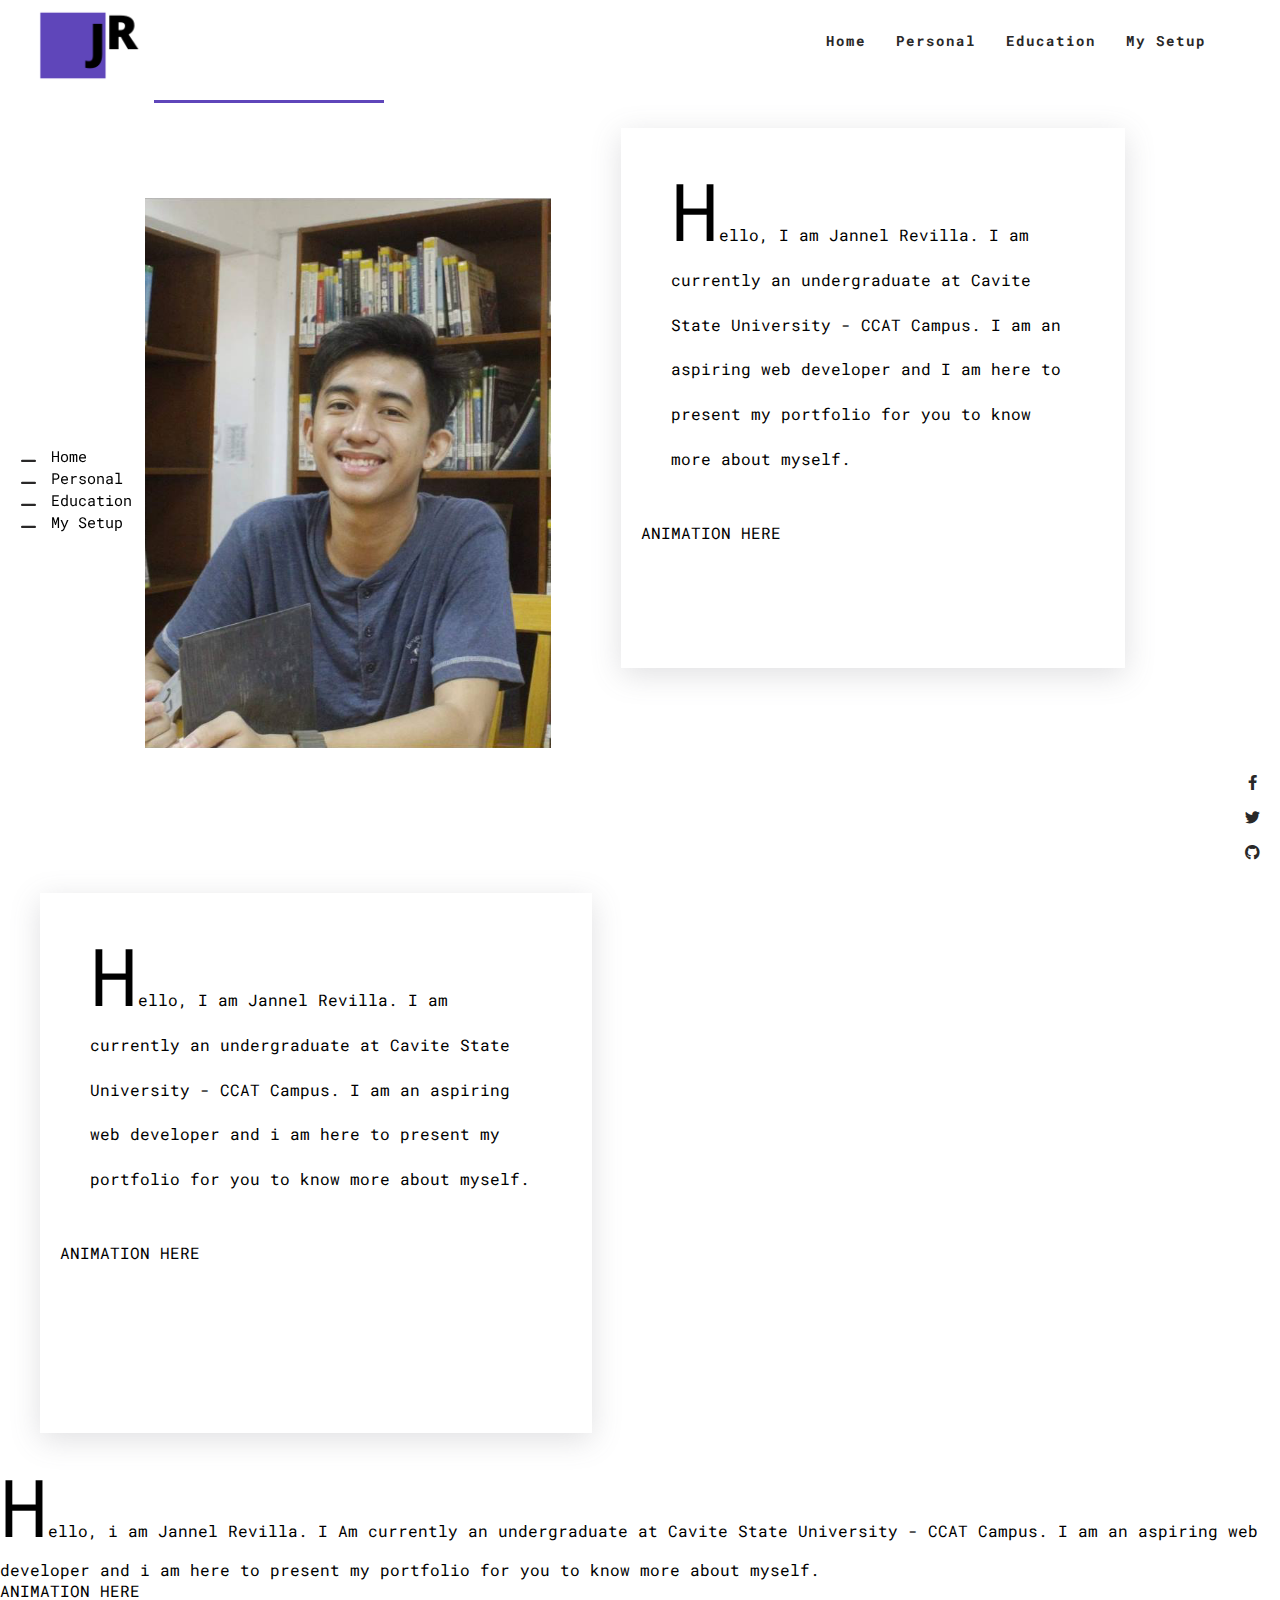
==== index.html @ 52cbb927 "Home Page Done" ====
<html lang="en">
   <head>
      <meta charset="UTF-8" />
      <meta http-equiv="X-UA-Compatible" content="IE=edge" />
      <meta name="viewport" content="width=device-width, initial-scale=1.0" />
      <link
         rel="stylesheet"
         href="/fontawesome-free-6.1.1-web/css/all.min.css"
      />

      <link rel="stylesheet" href="style.css" />
      <title>Personal Portfolio</title>
   </head>
   <body>
      <section class="header" id="header">
         <nav>
            <a href="/index.html" class="logo">
               <img src="/images/MyLogo.png" alt="logo" />
            </a>
            <div class="nav-links">
               <ul class="ul-navs">
                  <li><a href="">Home</a></li>
                  <li><a href="">Personal</a></li>
                  <li><a href="">Education</a></li>
                  <li><a href="">My Setup</a></li>
               </ul>
            </div>
         </nav>
      </section>
      <!-- Personal Details Section -->
      <div class="border"></div>
      <section class="home-page" id="home-page">
         <div class="my-pic">
            <img src="/images/Me.png" alt="mypic" />
         </div>
         <article class="home-intro">
            <p>
               <span style="font-size: 80px">H</span>ello, I am Jannel Revilla.
               I am currently an undergraduate at Cavite State University - CCAT
               Campus. I am an aspiring web developer and I am here to present
               my portfolio for you to know more about myself.
            </p>
            ANIMATION HERE
         </article>
      </section>
      <!-- Page Navigation -->
      <div class="page-nav-container">
         <a href="#home-page" class="page-nav nav1">
            <i class="fa-solid fa-minus"></i>
         </a>
         <div class="nav-details"><span>Home</span></div>
         <a href="#home-intros" class="page-nav nav2">
            <i class="fa-solid fa-minus"></i>
         </a>
         <div class="nav-details2"><span>Personal</span></div>
         <a href="" class="page-nav nav3">
            <i class="fa-solid fa-minus"></i>
         </a>
         <div class="nav-details3"><span>Education</span></div>
         <a href="" class="page-nav nav4">
            <i class="fa-solid fa-minus"></i>
         </a>
         <div class="nav-details4"><span>My Setup</span></div>
      </div>
      <!-- Social Media Links -->
      <div class="social-media">
         <a href="https://www.facebook.com/janekikuuun">
            <i class="fa-brands fa-facebook-f"></i>
         </a>
         <a href="https://twitter.com/jannerebels13">
            <i class="fa-brands fa-twitter"></i>
         </a>
         <a href="https://github.com/ProgrammerJaneki?tab=repositories">
            <i class="fa-brands fa-github"></i>
         </a>
      </div>
      <article class="home-intro">
         <p>
            <span style="font-size: 80px">H</span>ello, I am Jannel Revilla. I
            am currently an undergraduate at Cavite State University - CCAT
            Campus. I am an aspiring web developer and i am here to present my
            portfolio for you to know more about myself.
         </p>
         ANIMATION HERE
      </article>
      <article class="home-intros" id="home-intros">
         <p>
            <span style="font-size: 80px">H</span>ello, i am Jannel Revilla. I
            Am currently an undergraduate at Cavite State University - CCAT
            Campus. I am an aspiring web developer and i am here to present my
            portfolio for you to know more about myself.
         </p>
         ANIMATION HERE
      </article>
      <script src="/main.js"></script>
   </body>
</html>
---- style.css ----
@import url("https://fonts.googleapis.com/css2?family=Roboto+Mono&display=swap");

* {
   font-family: "Roboto Mono", monospace;
   margin: 0;
   padding: 0;
}
:root {
   --white-background: #ffffff;
   --secondary-black-forga: #16171d;
   --color-dark-blue: #101014ff;
   --color-mid-blue: #16171d;
   --color-light-blue: #1f2128;
   --text-font: #5e5d7a;
   --text-font-darker: rgb(41, 40, 40);
   --text-font-hover: #5f46ba;
   --text-font-size: 14px;
}
html {
   scroll-behavior: smooth;
}
body {
   background-color: var(--white-background);
   /* background: rgb(25, 22, 66);
   background: linear-gradient(90deg, rgba(25, 22, 66, 1) 1%, rgba(137, 109, 147, 1) 50%, rgba(25, 22, 66, 1) 93%); */
}
.header {
   background-color: white !important;
   /* margin: 0 60px; */
   width: 100%;
   position: fixed;
   top: 0;
   z-index: 10;
}
a {
   color: var(--text-font-darker);
}
a:link {
   text-decoration: none;
}
.logo > img {
   margin-top: 10px;
   height: 70px;
}
nav {
   /* background-color:#5e5d7a; */
   align-items: center;
   display: flex;
   justify-content: space-between;
   padding: 0% 5% 0 3%;
}
.nav-links {
   letter-spacing: 2px;
   font-size: var(--text-font-size);
   font-weight: bolder;
}
.ul-navs > li {
   /* border: solid #292929 3px; */
   display: inline-block;
   /* background-color: #5f46ba; */
   list-style: none;
   /* padding: 20px; */
   padding: 10px 10px;
   transition: 0.2s ;
}
.ul-navs a {
   /* padding: 10px 20px; */
   position: relative;
   /* color: #000; */
}
.ul-navs a::before {
   content: "";
   position: absolute;
   display: block;
   width: 100%;
   height: 2px;
   bottom: 0;
   left: 0;
   background-color: #5f46ba;
   transform: scaleX(0);
   transform-origin: top left;
   transition: transform 0.5s ease;
}
.ul-navs  a:hover {
   /* color: #000; */
   cursor: pointer;
   padding-bottom: 5px;
   /* border-bottom: solid var(--text-font-hover) 3px; */
}
.ul-navs a:hover::before {
   transform: scaleX(1);
}
/* Home Page */
.home-page {
   /* align-items: center; */
   display: flex;
   justify-content: center;
   /* background-color: beige; */
   margin: 0px 60px;
   height: 85vh;
   position: relative;
}
.border {
   margin: 100px 70% 0 12%;
   right: 0;
   height: 5px;
   border-top: solid #5f46ba 3px;
}
.my-pic {
   /* margin: 0 20px; */
   margin: 90px 30px;
   /* background-color: red; */
   height: 550px;
   width: 35%;
}
.my-pic > img {
   /* margin-top: 50px; */
   height: 100%;
   width: 100%;
   object-fit: cover;
}
.home-intro {
   /* background-color: bisque; */
   box-shadow: rgba(100, 100, 111, 0.2) 0px 7px 29px 0px;
   height: 500px;
   width: 40%;
   margin: 20px 40px;
   padding: 20px;
}
.home-intro > p {
   margin: 40px 30px;
   line-height: 2.8rem;
}
.page-nav-container {
   align-items: center;
   display: flex;
   flex-direction: column;
   position: fixed;
   padding: 0 20px;
   top: 50%;
}
.nav-details, .nav-details2, .nav-details3, .nav-details4 {
   /* display: none; */
   font-size: 20px;
   height: 30px;
   width: 120px;
   justify-content: center;
   position: absolute;
   text-align: justify;
}
.nav-details {
      right: -200%;
         top: -5%;
}
.nav-details2 {
      right: -200%;
      top: 20%;
}
.nav-details3 {
      right: -200%;
      top: 45%;
}
.nav-details4 {
      right: -200%;
      top: 70%;
}
.nav-details span, .nav-details2 span , 
.nav-details3 span, .nav-details4 span{
   font-size: 15px !important;
}
.page-nav-container a {
   color: var(--text-font-darker);
   font-size: 18px;
   padding: 2px 0;
   transition: 0.6s ease;
}
.page-nav-container a:hover {
   cursor: pointer;
   transform: translateX(10px);
   /* font-size: 28px; */
}
.social-media  {
   align-items: center;
   /* background-color: #5f46ba; */
   display: flex;
   flex-direction: column;
   position: absolute;
   padding: 0 20px;
   top: 85%;
   right: 0;
}
.social-media i {
   color: var(--text-font-darker);
   font-size: 15px;
   padding: 10px 0;
}
.social-media i:hover {
   cursor: pointer;
   color: var(--text-font-hover);
}
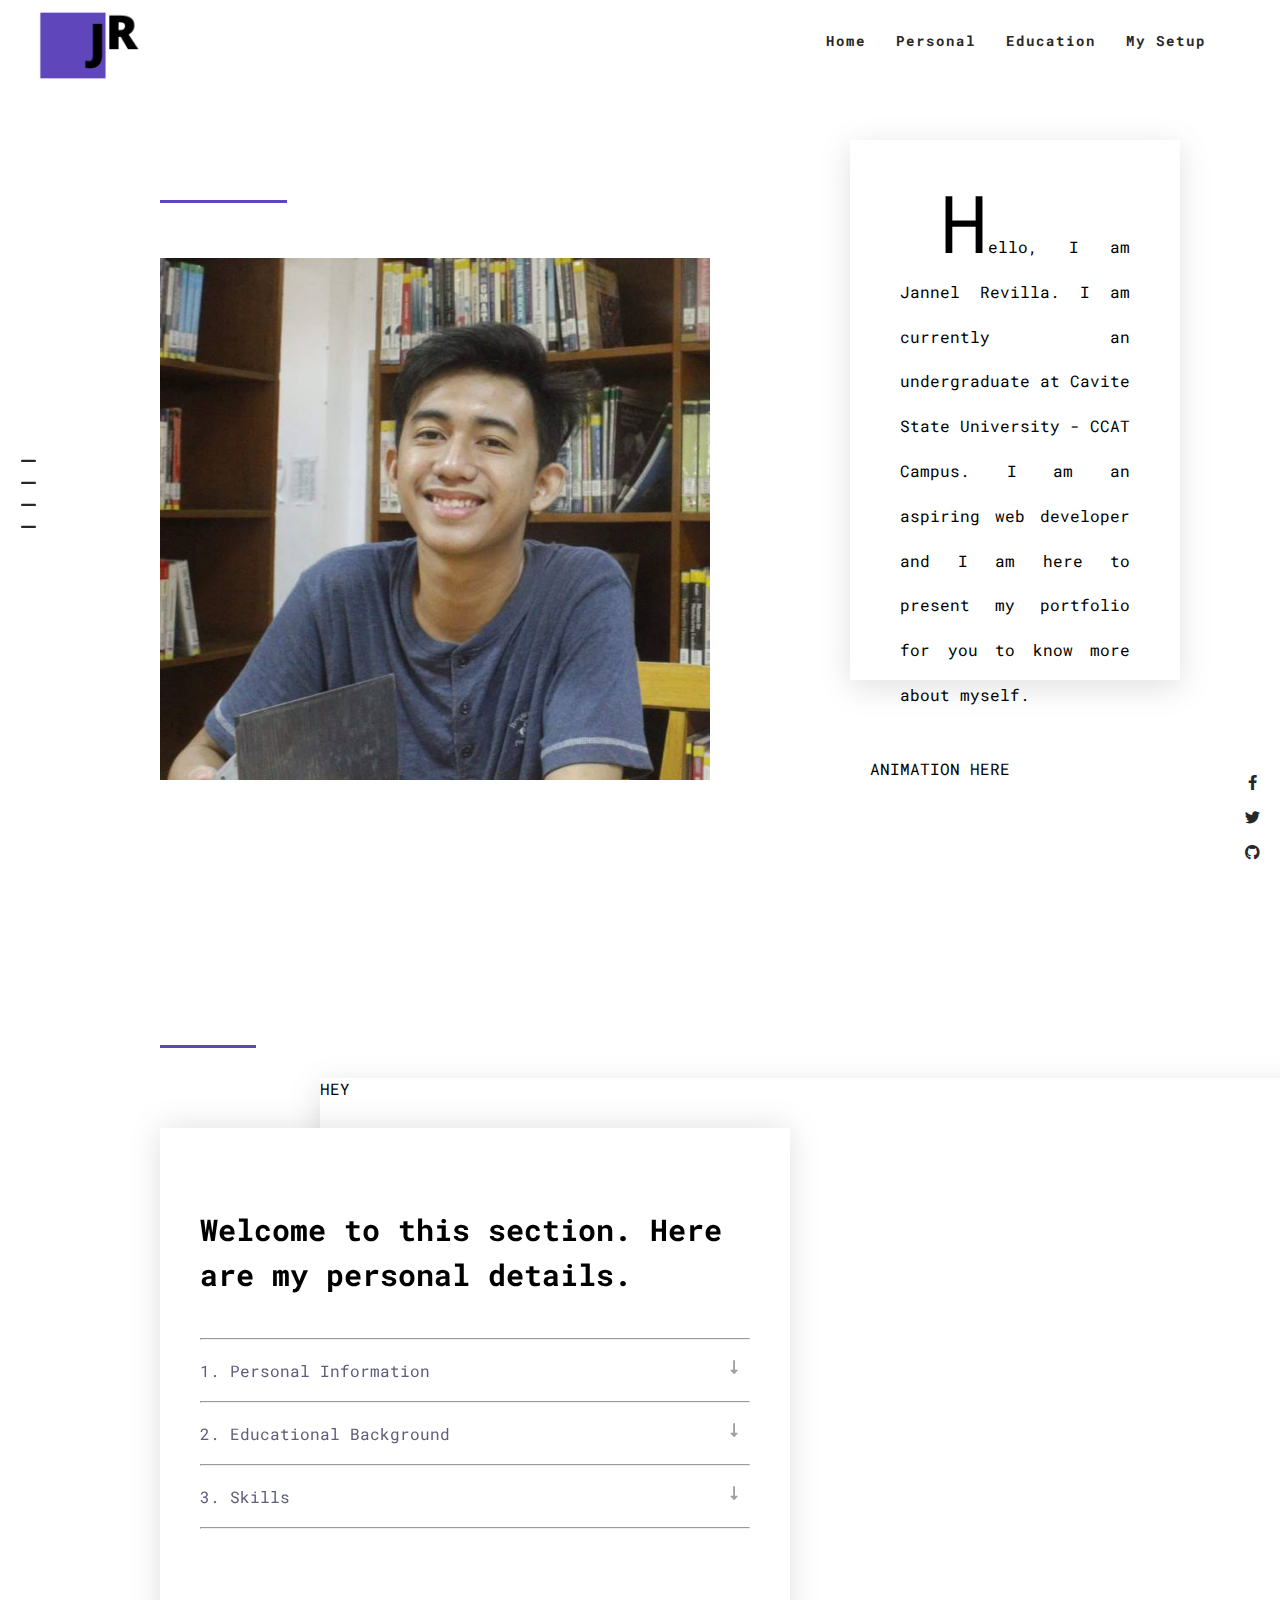
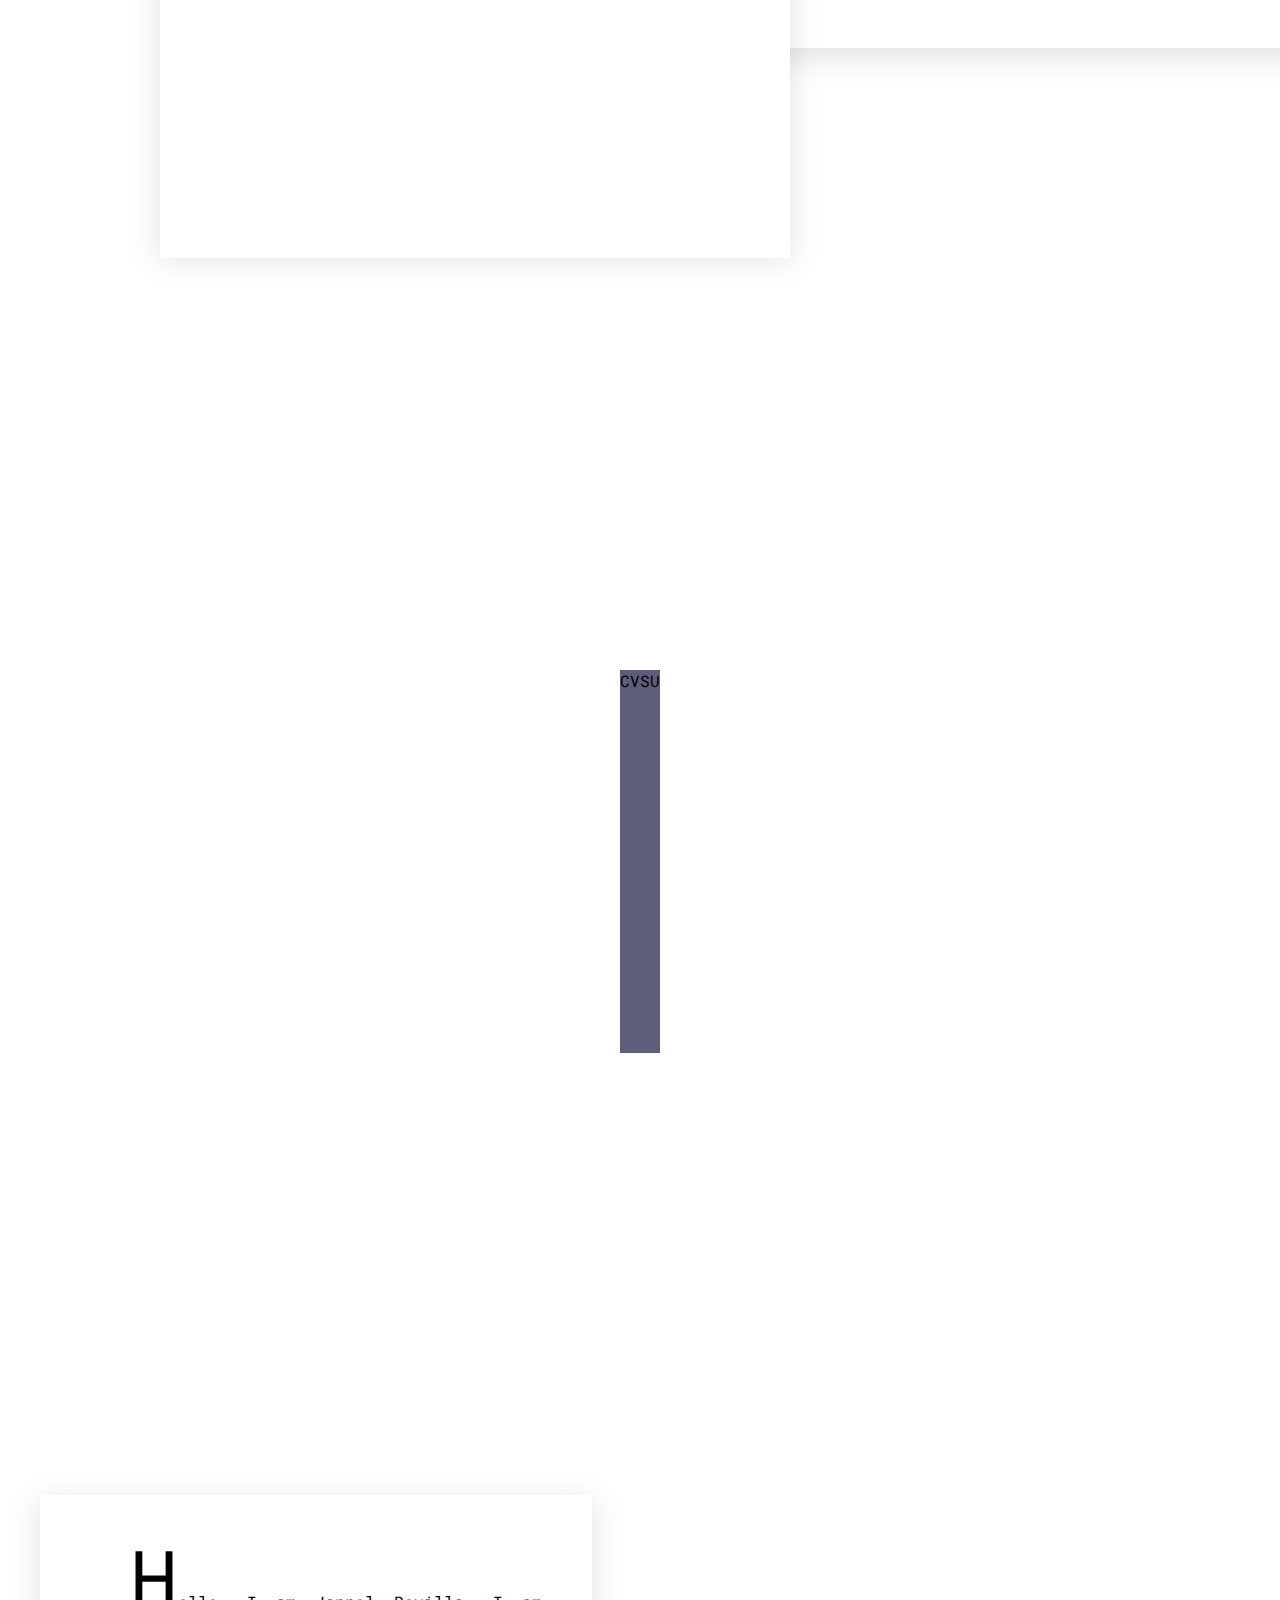
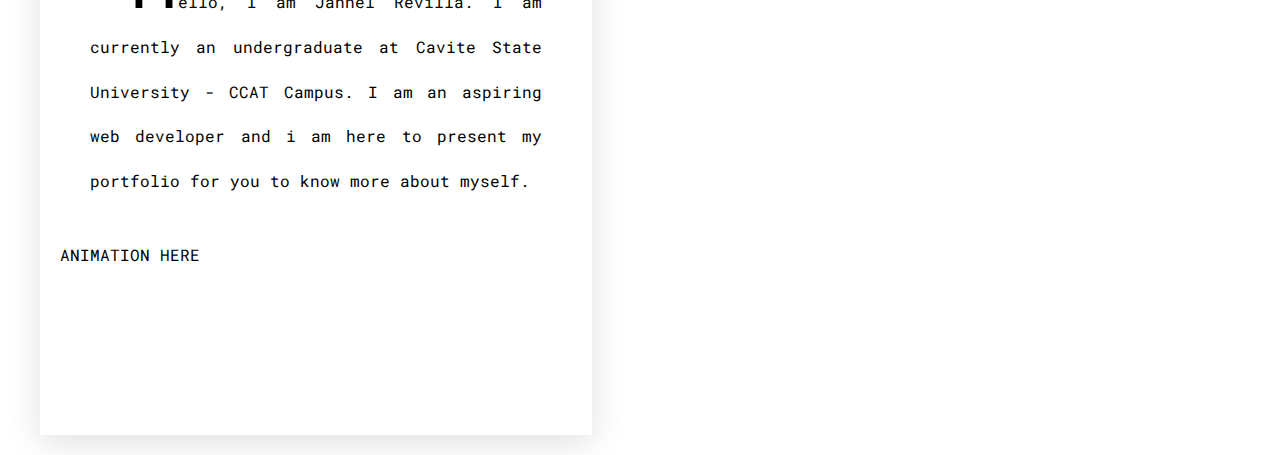
==== commit 3c5dbe90: "Personal Details Section Started" ====
--- a/index.html
+++ b/index.html
@@ -20,7 +20,7 @@
             <div class="nav-links">
                <ul class="ul-navs">
                   <li><a href="">Home</a></li>
-                  <li><a href="">Personal</a></li>
+                  <li><a href="#personal-section">Personal</a></li>
                   <li><a href="">Education</a></li>
                   <li><a href="">My Setup</a></li>
                </ul>
@@ -28,12 +28,11 @@
          </nav>
       </section>
       <!-- Personal Details Section -->
-      <div class="border"></div>
       <section class="home-page" id="home-page">
-         <div class="my-pic">
-            <img src="/images/Me.png" alt="mypic" />
+         <div class="my-pic half-border">
+            <img src="/images/MyPic.png" alt="mypic" />
          </div>
-         <article class="home-intro">
+         <article class="home-intro" id="home-intro">
             <p>
                <span style="font-size: 80px">H</span>ello, I am Jannel Revilla.
                I am currently an undergraduate at Cavite State University - CCAT
@@ -49,7 +48,7 @@
             <i class="fa-solid fa-minus"></i>
          </a>
          <div class="nav-details"><span>Home</span></div>
-         <a href="#home-intros" class="page-nav nav2">
+         <a href="#personal-section" class="page-nav nav2">
             <i class="fa-solid fa-minus"></i>
          </a>
          <div class="nav-details2"><span>Personal</span></div>
@@ -74,6 +73,65 @@
             <i class="fa-brands fa-github"></i>
          </a>
       </div>
+      <!-- <i class="fa-brands fa-python"></i> -->
+      <!-- <i class="fa-brands fa-html5"></i> -->
+      <!-- <img src="/images/python.png" alt="python" class="python-logo" />
+      <img src="/images/html.png" alt="html" class="html">
+      <i class="fa-brands fa-css3-alt"></i>
+      <img src="https://img.icons8.com/color/18/undefined/postgreesql.png" />
+      <i class="fa-brands fa-js"></i>
+      <i class="fa-brands fa-linux"></i>
+      <i class="fa-brands fa-angular"></i>
+      <i class="fa-brands fa-github"></i>
+      <i class="fa-brands fa-git-alt"></i>
+      <img class="cplus" src="/images/c++.png" alt="c++#" />
+      <img src="/images/c.png" alt="c#" class="csharp" />
+      <i class="fa-brands fa-java"></i> -->
+      <!-- Personal Details Section -->
+      <section class="personal-section" id="personal-section">
+         <div class="personal-container half-border">
+            <div class="personal personal-list">
+               <p>
+                  <span
+                     class="first-heading"
+                     style="font-size: 30px; font-weight: bold"
+                  >
+                     Welcome to this section. Here are my personal details.
+                  </span>
+               </p>
+               <!-- Let's create a list
+                  1. Personal Information
+                  2. Educational Background
+                  3. Skills
+               -->
+               <div class="list-picker">
+                  <hr />
+                  <div class="pick-lists">
+                     1. Personal Information
+                     <span><i class="fa-solid fa-down-long"></i></span>
+                  </div>
+                  <hr />
+                  <div class="pick-lists">
+                     2. Educational Background
+                     <span><i class="fa-solid fa-down-long"></i></span>
+                  </div>
+                  <hr />
+                  <div class="pick-lists">
+                     3. Skills
+                     <span><i class="fa-solid fa-down-long"></i></span>
+                  </div>
+                  <hr />
+               </div>
+            </div>
+            <article class="personal personal-list-details">
+               <div class="list-modal">HEY</div>
+            </article>
+         </div>
+      </section>
+      <!-- Education Section -->
+      <section class="education-section" id="education-section">
+         <div class="education-info" id="education-info">CVSU</div>
+      </section>
       <article class="home-intro">
          <p>
             <span style="font-size: 80px">H</span>ello, I am Jannel Revilla. I
@@ -83,7 +141,7 @@
          </p>
          ANIMATION HERE
       </article>
-      <article class="home-intros" id="home-intros">
+      <!-- <article class="home-intros" id="home-intros">
          <p>
             <span style="font-size: 80px">H</span>ello, i am Jannel Revilla. I
             Am currently an undergraduate at Cavite State University - CCAT
@@ -91,7 +149,7 @@
             portfolio for you to know more about myself.
          </p>
          ANIMATION HERE
-      </article>
+      </article> -->
       <script src="/main.js"></script>
    </body>
 </html>
--- a/style.css
+++ b/style.css
@@ -49,6 +49,19 @@
    justify-content: space-between;
    padding: 0% 5% 0 3%;
 }
+.half-border::before {
+   content: "";
+   /* position: absolute; */
+   display: block;
+   width: 10%;
+   height: 3px;
+   top: 0;
+   left: 0;
+   background-color: #5f46ba;
+   transform: scaleX(1);
+   transform-origin: top left;
+   transition: transform 0.5s ease;
+}
 .nav-links {
    letter-spacing: 2px;
    font-size: var(--text-font-size);
@@ -94,30 +107,32 @@
 .home-page {
    /* align-items: center; */
    display: flex;
-   justify-content: center;
+   /* justify-content: center; */
    /* background-color: beige; */
-   margin: 0px 60px;
+   margin: 120px 60px;
    height: 85vh;
    position: relative;
 }
-.border {
-   margin: 100px 70% 0 12%;
-   right: 0;
-   height: 5px;
-   border-top: solid #5f46ba 3px;
-}
 .my-pic {
    /* margin: 0 20px; */
-   margin: 90px 30px;
+   margin: 80px 100px;
    /* background-color: red; */
-   height: 550px;
-   width: 35%;
+   min-width: 550px;
+   height: 580px;
+   width: 550px;
+   position: relative;
+   /* width: 35%; */
+}
+.my-pic::before {
+   width: 23%;
 }
 .my-pic > img {
    /* margin-top: 50px; */
-   height: 100%;
+   bottom: 0;
+   height: 90%;
    width: 100%;
    object-fit: cover;
+   position: absolute;
 }
 .home-intro {
    /* background-color: bisque; */
@@ -130,6 +145,10 @@
 .home-intro > p {
    margin: 40px 30px;
    line-height: 2.8rem;
+   text-align: justify;
+}
+.home-intro span {
+   margin-left: 40px;
 }
 .page-nav-container {
    align-items: center;
@@ -147,22 +166,24 @@
    justify-content: center;
    position: absolute;
    text-align: justify;
+   transition: 0.6s ease;
+   opacity: 0;
 }
 .nav-details {
-      right: -200%;
-         top: -5%;
+   right: -220%;
+   top: -5%;
 }
 .nav-details2 {
-      right: -200%;
-      top: 20%;
+   right: -220%;
+   top: 20%;
 }
 .nav-details3 {
-      right: -200%;
-      top: 45%;
+   right: -220%;
+   top: 45%;
 }
 .nav-details4 {
-      right: -200%;
-      top: 70%;
+   right: -220%;
+   top: 70%;
 }
 .nav-details span, .nav-details2 span , 
 .nav-details3 span, .nav-details4 span{
@@ -174,6 +195,13 @@
    padding: 2px 0;
    transition: 0.6s ease;
 }
+.nav1:hover  ~ .nav-details,
+.nav2:hover  ~ .nav-details2,
+.nav3:hover  ~ .nav-details3,
+.nav4:hover  ~ .nav-details4
+{
+   opacity: 1;
+}
 .page-nav-container a:hover {
    cursor: pointer;
    transform: translateX(10px);
@@ -197,4 +225,97 @@
 .social-media i:hover {
    cursor: pointer;
    color: var(--text-font-hover);
+}
+/* Personal Details Section */
+.personal-section {
+   /* align-items: center; */
+   /* background-color: bisque ; */
+   display: flex;
+   /* max-height: 85vh; */
+   height: 125vh;
+   /* justify-content: center; */
+   /* margin: 100px 60px; */
+   margin: 0 60px;
+}
+.personal-container {
+   /* background-color: #5f46ba; */
+   height: 650px;
+   /* height: 85%; */
+   width: 90%;
+   max-width: 1300px;
+   margin: 40px 100px;
+   /* position: relative; */
+}
+.personal {
+   /* background-color: aqua; */
+   max-height: 570px;
+   /* min-width: 550px; */
+   max-width: 550px;
+   height: 570px;
+   width: 550px;
+   position: absolute;
+}
+.personal-list {
+   background-color: white;
+   box-shadow: rgba(100, 100, 111, 0.2) 0px 0px 29px 0px;
+   /* width: 550px; */
+   max-width: 550px;
+   margin: 80px 0px;
+   padding: 80px 40px;
+   z-index: 9;
+}
+.personal-list p {
+   line-height: 2.8rem;
+   /* text-align: justify; */
+}
+.list-picker {
+   /* background-color: #5f46ba; */
+   margin: 40px 0;
+}
+.pick-lists {
+   color: var(--text-font);
+   padding: 20px 0;
+   position: relative;
+}
+.pick-lists span {
+   font-size: 14px;
+   /* color: var(--text-font); */
+   color: #a1a1a1;
+   right: 2%;
+   position: absolute;
+   transition: 0.6s ease;
+}
+.pick-lists:hover, .pick-lists:hover span {
+   color: var(--color-light-blue);
+   cursor: pointer;
+}
+.pick-lists:hover span {
+   transform: rotate(-90deg);
+}
+.personal-list-details {
+   /* transform: scaleX(1); */
+   /* background-color: red; */
+   box-shadow: rgba(100, 100, 111, 0.2) 0px 7px 29px 0px;
+   width: 80%;
+   max-width: 1095px;
+   margin: 30px 160px;
+   /* margin: 0 185px; */
+}
+.education-section {
+   /* background-color: aliceblue; */
+   display: flex;
+   height: 85vh;
+   justify-content: center;
+   margin: 100px 60px;
+}
+.education-info {
+   background-color: #5e5d7a;
+   height: 50%;
+   margin: 40px;
+}
+.csharp, .cplus {
+   height: 15px;
+}
+.python-logo {
+   height: 20px;
 }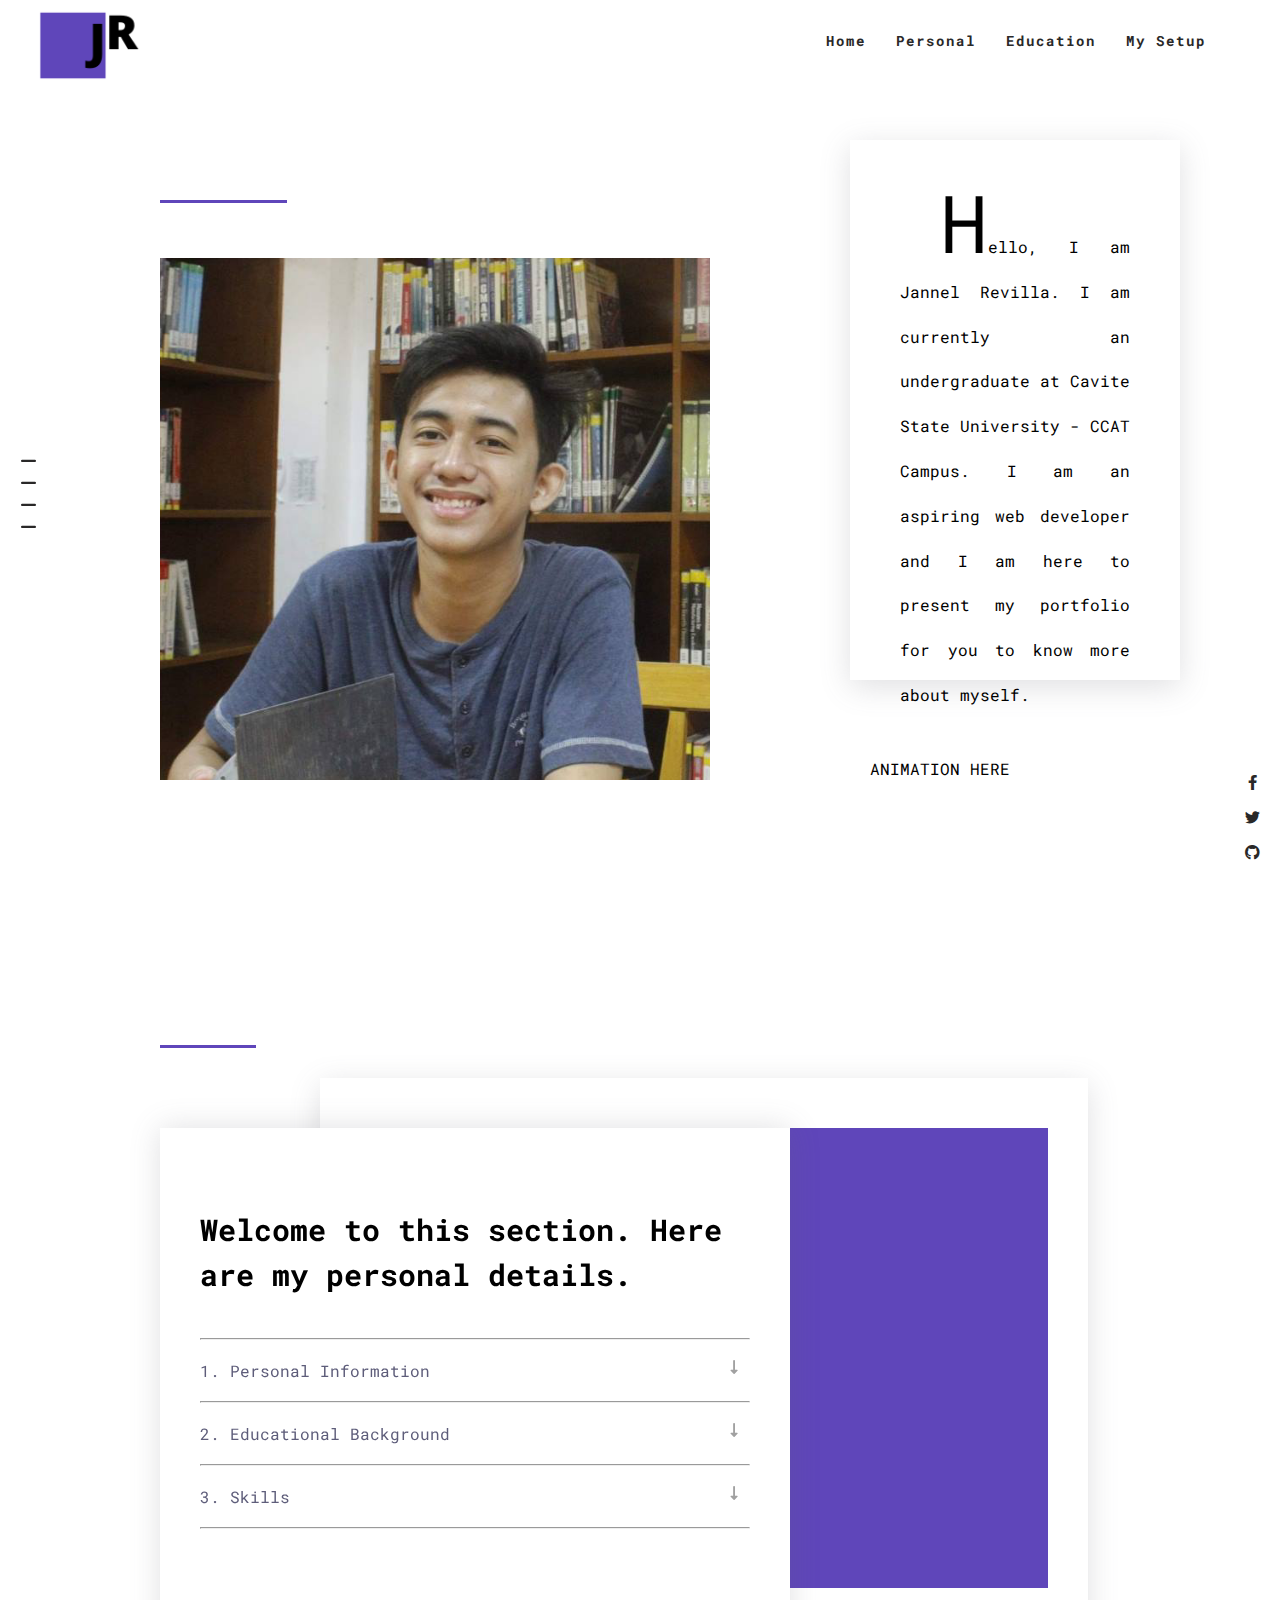
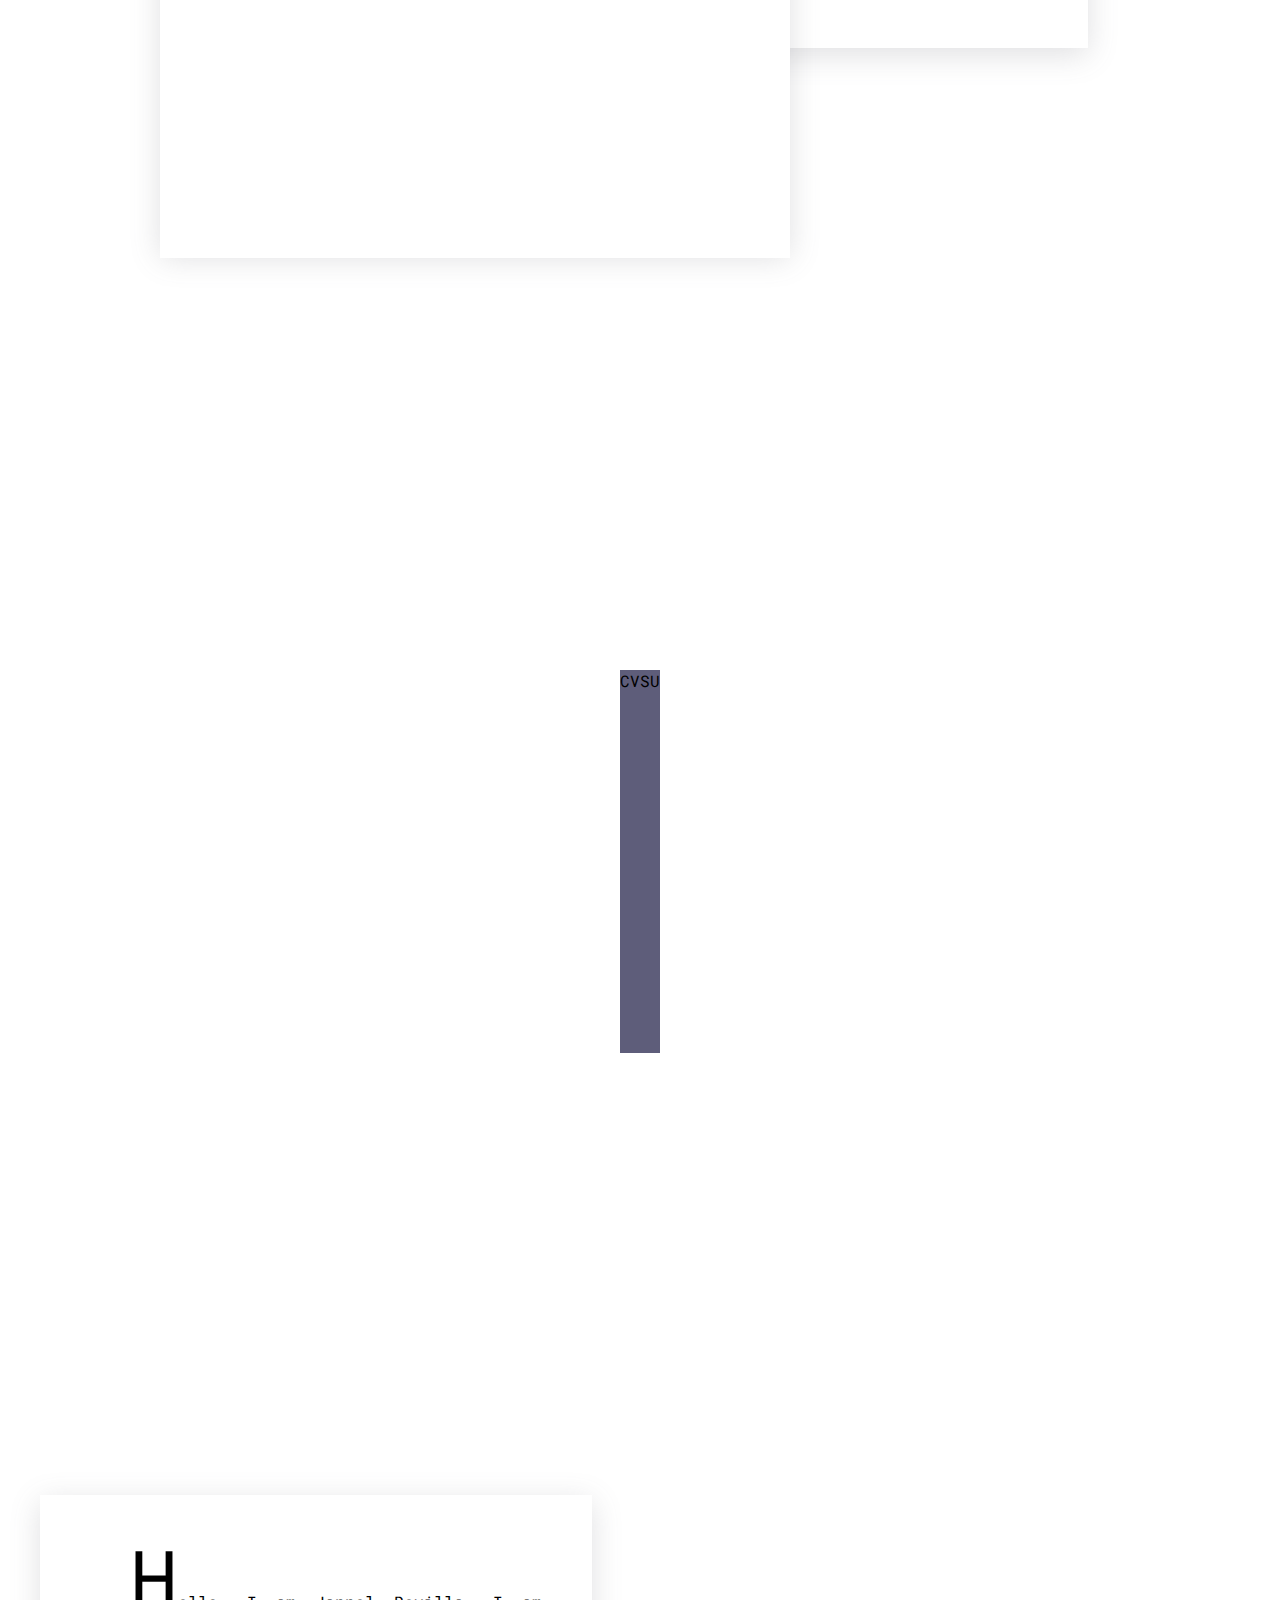
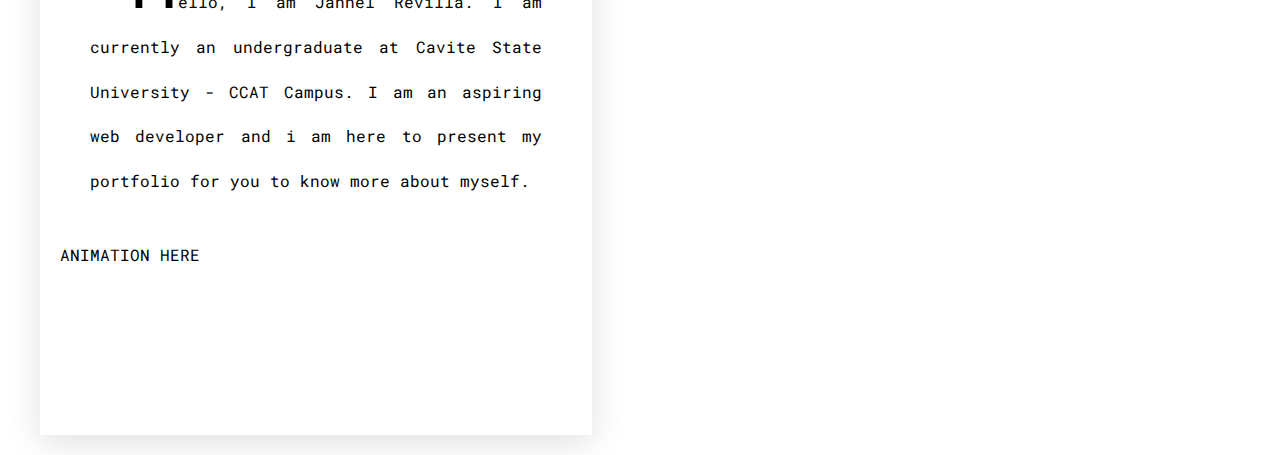
==== commit d548bbd5: "Personal Details Section Started 2" ====
--- a/index.html
+++ b/index.html
@@ -124,7 +124,20 @@
                </div>
             </div>
             <article class="personal personal-list-details">
-               <div class="list-modal">HEY</div>
+               <div class="list-modal">
+                  <div class="personal-info" id="personal-info">
+                     <p>
+                        Name: Jannel Tocang Revilla <br />
+                        Age: 21 years old <br />
+                        Birthday: July 10, 2000 <br />
+                        Address: 70 ME Gen. F. Yengco St. Poblacion IV-B Imus
+                        City, Cavite <br />
+                        Mobile: 09260722719 <br />
+                        Email: revillazjannelz@gmail.com <br />
+                        Hobbies: Programming, Singing
+                     </p>
+                  </div>
+               </div>
             </article>
          </div>
       </section>
--- a/style.css
+++ b/style.css
@@ -299,7 +299,20 @@
    width: 80%;
    max-width: 1095px;
    margin: 30px 160px;
+   position: relative;
    /* margin: 0 185px; */
+}
+.list-modal {
+   background-color: var(--text-font-hover);
+   height: 380px;
+   margin: 50px 40px;
+   padding: 40px;
+   position: absolute;
+   right: 0;
+   width: 40%;
+}
+.personal-info {
+   display: none;
 }
 .education-section {
    /* background-color: aliceblue; */
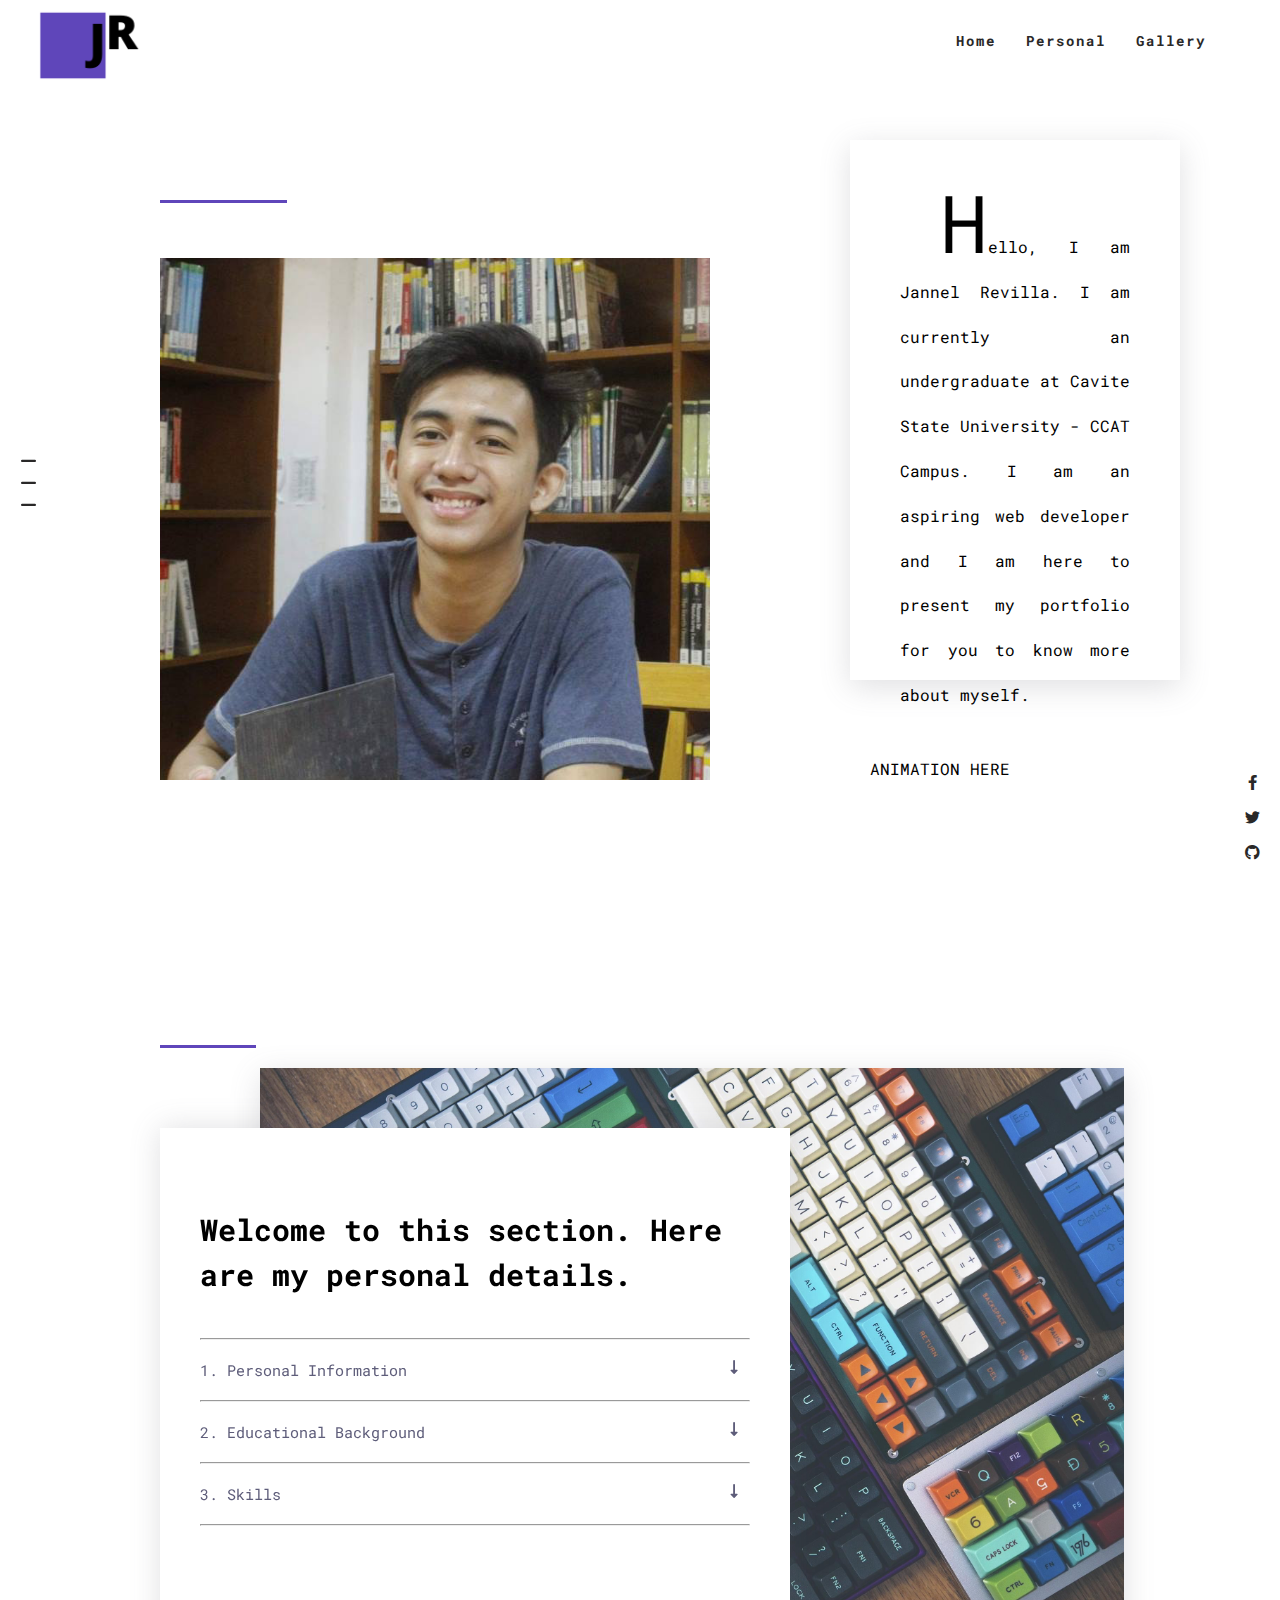
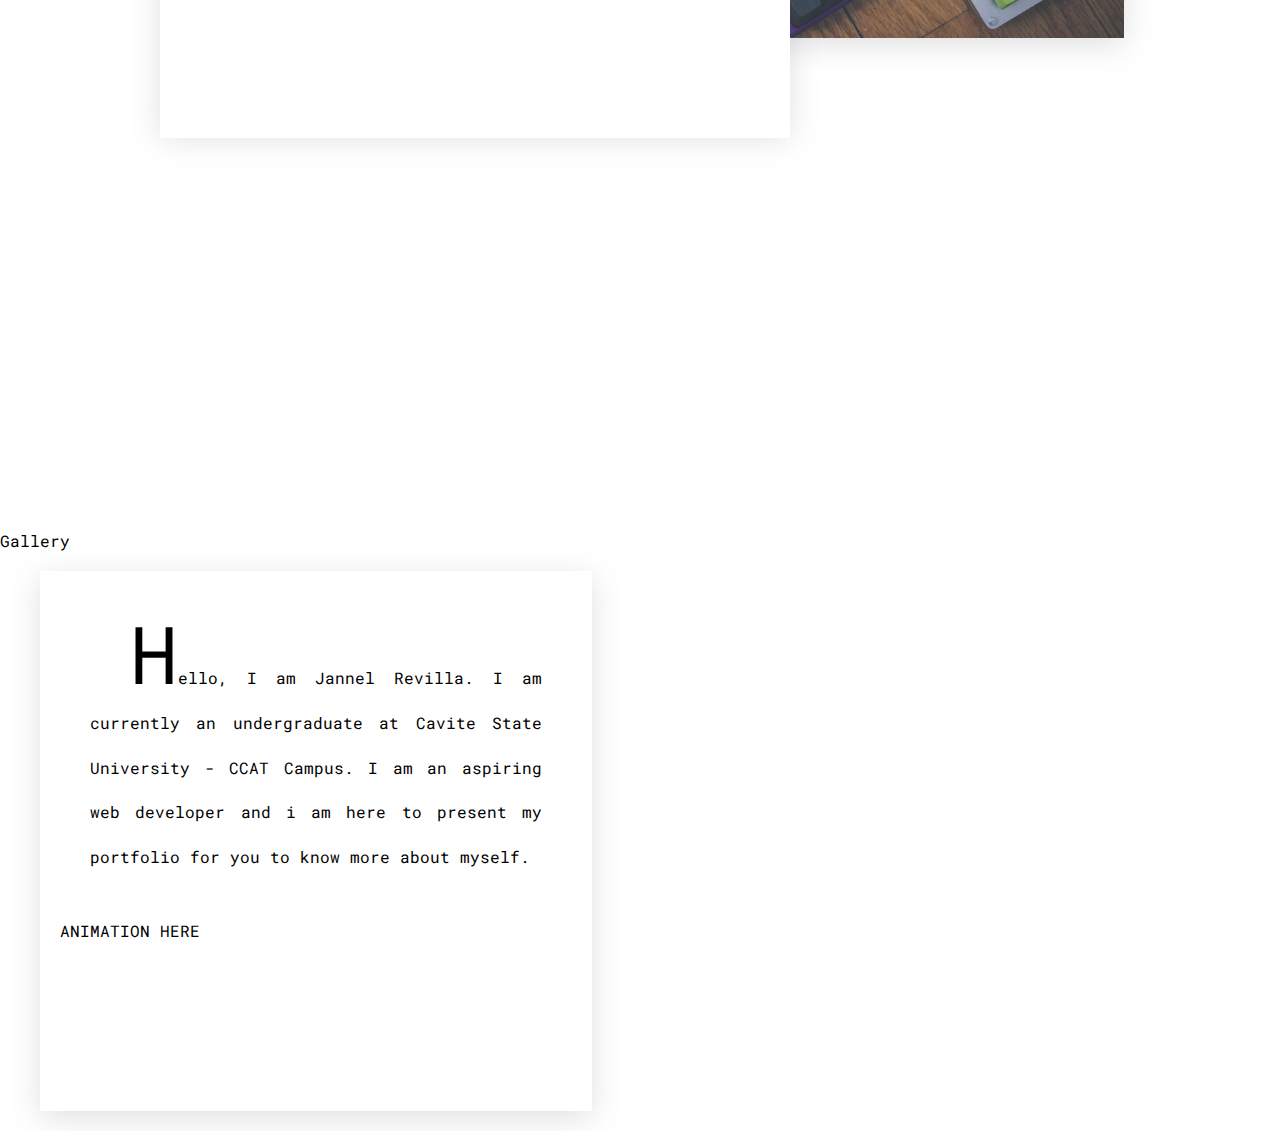
==== commit 476111d1: "done with personal section" ====
--- a/index.html
+++ b/index.html
@@ -19,15 +19,15 @@
             </a>
             <div class="nav-links">
                <ul class="ul-navs">
-                  <li><a href="">Home</a></li>
+                  <li><a href="#home-page">Home</a></li>
                   <li><a href="#personal-section">Personal</a></li>
-                  <li><a href="">Education</a></li>
-                  <li><a href="">My Setup</a></li>
+                  <!-- <li><a href="">Education</a></li> -->
+                  <li><a href="">Gallery</a></li>
                </ul>
             </div>
          </nav>
       </section>
-      <!-- Personal Details Section -->
+      <!-- Home Page Section -->
       <section class="home-page" id="home-page">
          <div class="my-pic half-border">
             <img src="/images/MyPic.png" alt="mypic" />
@@ -52,14 +52,14 @@
             <i class="fa-solid fa-minus"></i>
          </a>
          <div class="nav-details2"><span>Personal</span></div>
-         <a href="" class="page-nav nav3">
+         <!-- <a href="" class="page-nav nav3">
             <i class="fa-solid fa-minus"></i>
          </a>
-         <div class="nav-details3"><span>Education</span></div>
+         <div class="nav-details3"><span>Education</span></div> -->
          <a href="" class="page-nav nav4">
             <i class="fa-solid fa-minus"></i>
          </a>
-         <div class="nav-details4"><span>My Setup</span></div>
+         <div class="nav-details4"><span>Gallery</span></div>
       </div>
       <!-- Social Media Links -->
       <div class="social-media">
@@ -87,6 +87,7 @@
       <img class="cplus" src="/images/c++.png" alt="c++#" />
       <img src="/images/c.png" alt="c#" class="csharp" />
       <i class="fa-brands fa-java"></i> -->
+
       <!-- Personal Details Section -->
       <section class="personal-section" id="personal-section">
          <div class="personal-container half-border">
@@ -108,17 +109,58 @@
                   <hr />
                   <div class="pick-lists">
                      1. Personal Information
-                     <span><i class="fa-solid fa-down-long"></i></span>
+                     <span class="span-down"
+                        ><i class="fa-solid fa-down-long down"></i
+                     ></span>
+                  </div>
+                  <div class="hide-pick-list1 hide-pick-list">
+                     <span>
+                        I am Jannel Revilla, 21 years old, and am currently
+                        looking for Internship. </span
+                     ><br />
+                     <button class="show-hidden-info" id="show-hidden-info">
+                        SHOW MORE
+                        <span
+                           ><i class="fa-solid fa-right-long show-right"></i
+                        ></span>
+                     </button>
                   </div>
                   <hr />
                   <div class="pick-lists">
                      2. Educational Background
-                     <span><i class="fa-solid fa-down-long"></i></span>
+                     <span><i class="fa-solid fa-down-long down2"></i></span>
+                  </div>
+                  <div class="hide-pick-list2 hide-pick-list">
+                     <span>
+                        Currently studying Computer Engineering at Cavite State
+                        University - CCAT Campus. </span
+                     ><br />
+                     <button class="show-hidden-info" id="show-hidden-info">
+                        SHOW MORE
+                        <span
+                           ><i class="fa-solid fa-right-long show-right2"></i
+                        ></span>
+                     </button>
                   </div>
                   <hr />
                   <div class="pick-lists">
                      3. Skills
-                     <span><i class="fa-solid fa-down-long"></i></span>
+                     <span><i class="fa-solid fa-down-long down3"></i></span>
+                  </div>
+                  <div class="hide-pick-list3 hide-pick-list">
+                     <span>
+                        I am currently more focused on HTML, CSS, Javascript,
+                        and its related frameworks such as Angular, but i have
+                        done projects with Python, C++, and C# during college.
+                        Just last year, I created a terminal-based manual
+                        reviewer project using Python and SQlite3. </span
+                     ><br />
+                     <button class="show-hidden-info" id="show-hidden-info">
+                        SHOW MORE
+                        <span
+                           ><i class="fa-solid fa-right-long show-right3"></i
+                        ></span>
+                     </button>
                   </div>
                   <hr />
                </div>
@@ -137,13 +179,364 @@
                         Hobbies: Programming, Singing
                      </p>
                   </div>
+                  <div class="personal-info2" id="personal-info2">
+                     <!-- College -->
+                     <div class="college-section">
+                        <hr />
+                        <ul class="college">
+                           <li>
+                              <!-- <hr /> -->
+                              <span
+                                 style="font-weight: bolder; position: relative"
+                                 >COLLEGE</span
+                              >
+                              <span class="college-year">2018-2022</span>
+                           </li>
+                           <li class="college-name">
+                              Cavite State University - CCAT Campus | 2018-2022
+                           </li>
+                           <li class="college-prog">
+                              <i class="fa-solid fa-minus"></i>
+                              Bachelor of Science in Computer Engineering
+                           </li>
+                        </ul>
+                     </div>
+                     <!-- Senior High -->
+                     <div class="senior-high-section">
+                        <hr />
+                        <ul class="senior-high">
+                           <li>
+                              <span
+                                 style="font-weight: bolder; position: relative"
+                                 >SENIOR HIGH SCHOOL</span
+                              >
+                              <span class="shs-year">2016-2018</span>
+                           </li>
+                           <li class="shs-name">
+                              University of Perpetual Help System DALTA - Molino
+                              Campus | 2016-2018
+                           </li>
+                           <li class="shs-prog">
+                              <i class="fa-solid fa-minus"></i>
+                              Science, Technology, Engineering, and Mathematics
+                           </li>
+                        </ul>
+                     </div>
+                     <!-- High School -->
+                     <div class="highschool-section">
+                        <hr />
+                        <ul class="highschool">
+                           <li>
+                              <span
+                                 style="font-weight: bolder; position: relative"
+                                 >HIGH SCHOOL</span
+                              >
+                              <span class="hs-year">2012-2016</span>
+                           </li>
+                           <li class="highschool-name">
+                              Our Lady of the Pillar Catholic School | 2012-2016
+                           </li>
+                           <!-- <li class="highschool-prog">
+                              <i class="fa-solid fa-minus"></i>
+                           </li> -->
+                        </ul>
+                        <hr />
+                     </div>
+                  </div>
+                  <div class="personal-info3" id="persona-info3">
+                     <div class="skills-slider">
+                        <!-- Container -->
+                        <div class="skills-slide">
+                           <!-- Items -->
+                           <span class="skills-item" style="font-weight: bolder"
+                              >JAVASCRIPT</span
+                           >
+                           <img
+                              src="/images/java.png"
+                              alt=""
+                              class="js-img skills-item"
+                              width="90"
+                              height="90"
+                           />
+                           <p
+                              class="js-details skills-item"
+                              style="color: #5e5d7a; letter-spacing: 2px"
+                           >
+                              I have finished JavaScript Essentials 1 course
+                              provided by Cisco Networking Academy. I was also
+                              able to implement my knowledge of JavaScript
+                              during our Thesis on the front-end part.
+                           </p>
+                        </div>
+                        <div class="skills-slide">
+                           <span class="skills-item" style="font-weight: bolder"
+                              >HTML</span
+                           >
+                           <img
+                              src="/images/html.png"
+                              alt=""
+                              class="js-img skills-item"
+                              width="90"
+                              height="90"
+                           />
+                           <p
+                              class="js-details skills-item"
+                              style="
+                                 text-indent: 2rem;
+                                 text-align: justify;
+                                 font-size: 16px;
+                                 color: #5e5d7a;
+                              "
+                           >
+                              I have certificcate for HTML course provided by
+                              Sololearn. I am confident with my knowledge in
+                              HTML based on my previous projects such as our
+                              Thesis Project and this portfolio
+                           </p>
+                        </div>
+                        <div class="skills-slide">
+                           <span class="skills-item" style="font-weight: bolder"
+                              >CSS</span
+                           >
+                           <img
+                              src="/images/css.png"
+                              alt=""
+                              class="js-img skills-item"
+                              width="90"
+                              height="90"
+                           />
+                           <p
+                              class="js-details skills-item"
+                              style="
+                                 text-indent: 2rem;
+                                 text-align: justify;
+                                 font-size: 16px;
+                                 color: #5e5d7a;
+                              "
+                           >
+                              I am knowledgeable of the Intermediate CSS and was
+                              able to implement it in previous projects.
+                           </p>
+                        </div>
+                        <div class="skills-slide">
+                           <span class="skills-item" style="font-weight: bolder"
+                              >ANGULAR</span
+                           >
+                           <img
+                              src="/images/angular.png"
+                              alt=""
+                              class="js-img skills-item"
+                              width="90"
+                              height="90"
+                           />
+                           <p
+                              class="js-details skills-item"
+                              style="
+                                 text-indent: 2rem;
+                                 text-align: justify;
+                                 font-size: 16px;
+                                 color: #5e5d7a;
+                              "
+                           >
+                              Angular is the first framework i've used during
+                              our Thesis Project. I understand the basic
+                              structures of the components and how to
+                              communicate to the back-end.
+                           </p>
+                        </div>
+                        <div class="skills-slide">
+                           <span class="skills-item" style="font-weight: bolder"
+                              >SPRINGBOOT</span
+                           >
+                           <img
+                              src="/images/spring.png"
+                              alt=""
+                              class="js-img skills-item"
+                              width="90"
+                              height="90"
+                           />
+                           <p
+                              class="js-details skills-item"
+                              style="
+                                 text-indent: 2rem;
+                                 text-align: justify;
+                                 font-size: 16px;
+                                 color: #5e5d7a;
+                              "
+                           >
+                              I have experience with Spring Boot during our
+                              Thesis Project. We used Spring Boot for
+                              Registration of Account, Login, Posting, and File
+                              upload.
+                           </p>
+                        </div>
+                        <div class="skills-slide">
+                           <span class="skills-item" style="font-weight: bolder"
+                              >POSTGRESQL</span
+                           >
+                           <img
+                              src="/images/postgresql.png"
+                              alt=""
+                              class="js-img skills-item"
+                              width="90"
+                              height="90"
+                           />
+                           <p
+                              class="js-details skills-item"
+                              style="
+                                 text-indent: 2rem;
+                                 text-align: justify;
+                                 font-size: 16px;
+                                 color: #5e5d7a;
+                              "
+                           >
+                              I have used PostgreSQL as our database for our
+                              website. I am familiar with the commands in the
+                              terminal to navigate and perform certain tasks
+                              such as inserting, creating, displaying, updating,
+                              altering, and deleting of data.
+                           </p>
+                        </div>
+                        <div class="skills-slide">
+                           <span class="skills-item" style="font-weight: bolder"
+                              >PYTHON</span
+                           >
+                           <img
+                              src="/images/python.png"
+                              alt=""
+                              class="js-img skills-item"
+                              width="90"
+                              height="90"
+                           />
+                           <p
+                              class="js-details skills-item"
+                              style="
+                                 text-indent: 2rem;
+                                 text-align: justify;
+                                 font-size: 16px;
+                                 color: #5e5d7a;
+                              "
+                           >
+                              I have a certificate for Intermediate Python and
+                              Python Data Structures from SoloLearn. The last
+                              project i did with Python was a terminal-based
+                              manual reviewer with a database.
+                           </p>
+                        </div>
+                        <div class="skills-slide">
+                           <span class="skills-item" style="font-weight: bolder"
+                              >SQLITE3</span
+                           >
+                           <img
+                              src="/images/sqlite.png"
+                              alt=""
+                              class="js-img skills-item"
+                              width="90"
+                              height="90"
+                           />
+                           <p
+                              class="js-details skills-item"
+                              style="
+                                 text-indent: 2rem;
+                                 text-align: justify;
+                                 font-size: 16px;
+                                 color: #5e5d7a;
+                              "
+                           >
+                              I have basic knowledge of SQlite3 as I've used it
+                              as a database for my last python project, a
+                              terminal-based manual reviewer.
+                           </p>
+                        </div>
+                        <div class="skills-slide">
+                           <span class="skills-item" style="font-weight: bolder"
+                              >GIT</span
+                           >
+                           <img
+                              src="/images/git.png"
+                              alt=""
+                              class="js-img skills-item"
+                              width="90"
+                              height="90"
+                           />
+                           <p
+                              class="js-details skills-item"
+                              style="
+                                 text-indent: 2rem;
+                                 text-align: justify;
+                                 font-size: 16px;
+                                 color: #5e5d7a;
+                              "
+                           >
+                              I have experience in using git for the
+                              collaborative project during our Thesis and for my
+                              projects.
+                           </p>
+                        </div>
+                        <div class="skills-slide">
+                           <span class="skills-item" style="font-weight: bolder"
+                              >C++</span
+                           >
+                           <img
+                              src="/images/c++.png"
+                              alt=""
+                              class="js-img skills-item"
+                              width="90"
+                              height="90"
+                           />
+                           <p
+                              class="js-details skills-item"
+                              style="
+                                 text-indent: 2rem;
+                                 text-align: justify;
+                                 font-size: 16px;
+                                 color: #5e5d7a;
+                              "
+                           >
+                              I learned about C++ during our 2nd year and was
+                              able to learn from the basics up until the
+                              intermediate part. My last project was a
+                              terminal-based grading system without a database.
+                           </p>
+                        </div>
+                        <div class="skills-slide">
+                           <span class="skills-item" style="font-weight: bolder"
+                              >LINUX</span
+                           >
+                           <img
+                              src="/images/linux.png"
+                              alt=""
+                              class="js-img skills-item"
+                              width="90"
+                              height="90"
+                           />
+                           <p
+                              class="js-details skills-item"
+                              style="
+                                 text-indent: 2rem;
+                                 text-align: justify;
+                                 font-size: 16px;
+                                 color: #5e5d7a;
+                              "
+                           >
+                              I am currently using Linux as my Operating System
+                              and am quite familiar in using terminal commands.
+                           </p>
+                        </div>
+                        <!-- <i class="fa-solid fa-chevron-left btn-previous"></i> -->
+                        <i class="fa-solid fa-square btn-previous"></i>
+                        <i class="fa-solid fa-square btn-next"></i>
+                        <!-- <i class="fa-solid fa-right-long btn-next"></i> -->
+                        <!-- <i class="fa-solid fa-chevron-right btn-next"></i> -->
+                     </div>
+                  </div>
                </div>
             </article>
          </div>
       </section>
-      <!-- Education Section -->
-      <section class="education-section" id="education-section">
-         <div class="education-info" id="education-info">CVSU</div>
+      <!-- Gallery Secton -->
+      <section class="gallery-section">
+         <div class="gallery-container">Gallery</div>
       </section>
       <article class="home-intro">
          <p>
--- a/style.css
+++ b/style.css
@@ -12,6 +12,8 @@
    --color-mid-blue: #16171d;
    --color-light-blue: #1f2128;
    --text-font: #5e5d7a;
+   --text-personal-details-color: #a1a1a1;
+   /* #292828 */
    --text-font-darker: rgb(41, 40, 40);
    --text-font-hover: #5f46ba;
    --text-font-size: 14px;
@@ -248,18 +250,20 @@
 }
 .personal {
    /* background-color: aqua; */
-   max-height: 570px;
+   /* max-height: 570px; */
    /* min-width: 550px; */
-   max-width: 550px;
+   /* max-width: 550px; */
    height: 570px;
    width: 550px;
    position: absolute;
 }
+/* Left Container */
 .personal-list {
    background-color: white;
    box-shadow: rgba(100, 100, 111, 0.2) 0px 0px 29px 0px;
+   height: 450px;
    /* width: 550px; */
-   max-width: 550px;
+   /* max-width: 550px; */
    margin: 80px 0px;
    padding: 80px 40px;
    z-index: 9;
@@ -268,8 +272,10 @@
    line-height: 2.8rem;
    /* text-align: justify; */
 }
+/* Personal Details Section - List Picker */
 .list-picker {
    /* background-color: #5f46ba; */
+   font-size: 15px;
    margin: 40px 0;
 }
 .pick-lists {
@@ -279,40 +285,120 @@
 }
 .pick-lists span {
    font-size: 14px;
-   /* color: var(--text-font); */
-   color: #a1a1a1;
+   /* color: var(--text-personal-details-color); */
    right: 2%;
    position: absolute;
    transition: 0.6s ease;
 }
-.pick-lists:hover, .pick-lists:hover span {
-   color: var(--color-light-blue);
+
+.pick-lists:hover  {
+   color: var(--text-font-darker) !important;
    cursor: pointer;
 }
-.pick-lists:hover span {
+/* .pick-lists:hover span {
    transform: rotate(-90deg);
+} */
+/* List Picker - Hidden Info */
+.hide-pick-list1, .hide-pick-list2,
+.hide-pick-list3, .hide-pick-list4 {
+   display: none;
+   transition: opacity 0.5s;
+   /* background-color: aquamarine; */
+}
+.hide-pick-list1 span, .hide-pick-list2 span, 
+.hide-pick-list3 span, .hide-pick-list4 span {
+   color: var(--text-font-darker);
+   line-height: 1.5rem;
+}
+.show-hidden-info {
+   background-image: linear-gradient(92.88deg, #455EB5 9.16%, #5643CC 43.89%, #673FD7 64.72%);
+   box-sizing: border-box;
+   color: var(--white-background);
+   cursor: pointer;
+   flex-shrink: 0;
+   font-size: 14px;
+   letter-spacing: 2px;
+   margin: 20px 0 10px 0;
+   height: 3.3rem;
+   padding: 0 1rem 0 1.2rem;
+   user-select: none;
+   text-align: center;
+   text-shadow: rgba(0, 0, 0, 0.25) 0 3px 8px;
+   /* transition:  all  .5s; */
+}
+.show-right, .show-right2, .show-right3 {
+   color: var(--white-background);
+   /* transition: all .5s; */
+}
+.show-right:hover .show-right2:hover, .show-right3:hover {
+   transform: translateX(20px);
+}
+.show-hidden-info:hover {
+   /* padding-right: 40px; */
+   /* box-shadow: rgba(80, 63, 205, 0.5) 0 1px 30px; */
+   /* cursor: pointer; */
+   /* transition: .1s; */
 }
 .personal-list-details {
    /* transform: scaleX(1); */
-   /* background-color: red; */
+   background-image: url(/images/wp.jpg);
+   background-size: cover;
    box-shadow: rgba(100, 100, 111, 0.2) 0px 7px 29px 0px;
-   width: 80%;
-   max-width: 1095px;
-   margin: 30px 160px;
+   width: 90%;
+   /* max-width: 1095px; */
+   margin: 20px 100px;
    position: relative;
    /* margin: 0 185px; */
 }
 .list-modal {
-   background-color: var(--text-font-hover);
-   height: 380px;
-   margin: 50px 40px;
+   opacity: 0;
+   /* background-color: var(--text-font-hover); */
+   /* border: solid var(--text-personal-details-color) 0.5px; */
+   background-color: white;
+   box-shadow: rgba(0, 0, 0, 0.02) 0px 1px 3px 0px, rgba(27, 31, 35, 0.15) 0px 0px 0px 1px;
+   height: 390px;
+   margin: 3rem 2.5rem;
    padding: 40px;
    position: absolute;
    right: 0;
    width: 40%;
 }
-.personal-info {
+/* .personal-info, .personal-info2, .personal-info3 {display: none;} */
+.personal-info, .personal-info2 {
    display: none;
+   margin-top: 1.4rem;
+   /* background-color: #455EB5; */
+   color: var(--text-font-darker);
+   /* display: none; */
+}
+.personal-info3 {
+   display: none;
+   margin-top: 0rem;
+   color: var(--text-font-darker);
+   /* background-color: #5643CC; */
+   /* display: block !important; */
+}
+.personal-info > p, .personal-info2 > p {
+   /* color: var(--text-font-darker); */
+   line-height: 2.1rem;
+   font-size: 0.9rem;
+}
+.college, .senior-high, .highschool, .elem {
+   padding: 1.3rem 0;
+   list-style: none;
+   line-height: 1.5rem;
+}
+.senior-high-section, .highschool-section {
+   /* margin-top: 1.5rem; */
+}
+.college-name, .college-prog, 
+.shs-name, .shs-prog, .highschool-name {
+   font-size: 0.9rem;
+}
+.college-year, .shs-year, .hs-year{
+   font-weight: bolder;
+   position: absolute;
+   right: 2.4rem;
 }
 .education-section {
    /* background-color: aliceblue; */
@@ -322,13 +408,120 @@
    margin: 100px 60px;
 }
 .education-info {
-   background-color: #5e5d7a;
    height: 50%;
    margin: 40px;
 }
-.csharp, .cplus {
-   height: 15px;
-}
-.python-logo {
-   height: 20px;
-}+/* Skills Slider */
+.skills-slider {
+   /* background-color: #5643CC; */
+   height: 100%;
+   position: relative;
+   width: 100%;
+   overflow: hidden;
+}
+.skills-slide {
+   display: grid;
+   grid-template-rows: 5rem 9rem 8rem;
+   gap: 20px;
+   height: 100%;
+   position: absolute;
+   width: 100%;
+   transition: all 0.6s ease;
+}
+.skills-item {
+   /* background-color: red; */
+   align-items: center;
+   color: var(--text-font-darker);
+   display: flex;
+   font-size: 28px;
+   justify-content: center;
+   transition: 0.6s ease;
+}
+.js-details {
+   /* background-color: aqua; */
+   font-size: 14px;
+   padding-left: 1rem;
+   text-align: justify;
+   /* border-top: solid red 4px; */
+   position: relative;
+}
+/* .js-details::before {
+   content: "";
+   display: block;
+   width: 20%;
+   height: 3px;
+   top: 0;
+   left: 0;
+   background-color: var(--text-font-hover);
+   position: absolute;
+   transform: scaleX(1);
+   transform-origin: top left;
+   transition: 0.5s ease;
+} */
+.btn-previous, .btn-next {
+   color: var(--text-font);
+   /* background-color: #455EB5; */
+   border-radius: 5px;
+   /* color: var(--text-font); */
+   cursor: pointer;
+   font-size: 15px;
+   position: absolute;
+   transition: 0.25s ease;
+   transform: rotate(45deg);
+   top: 45%;
+   padding: 5px;
+}
+.btn-next {right: 0%;}
+.btn-previous {left: 0%;}
+.btn-previous:hover, .btn-next:hover {
+   /* color: var(--text-font-hover); */
+   border: 0;
+   color: var(--text-font-hover);
+   padding: 5px;
+   transform: rotate(0);
+   /* transform: translateX(-90px); */
+}
+.js-img {
+   display: block;
+   margin-left: auto;
+   margin-right: auto;
+}
+/* .skills-slide > span {
+   display: flex;
+   justify-content: center;
+   grid-column-start: 1;
+   background-color: blue;
+}
+.skills-slide > img {
+   background-color: green;
+   align-items: center;
+   display: flex;
+   justify-content: center;
+   height: 8rem ;
+   margin-left: 5rem;
+} */
+.skills-section {
+   /* background-color: red; */
+   height: 85vh;
+   display: flex;
+}
+.skills {
+   display: flex;
+   align-items: center;
+   /* background-color: antiquewhite; */
+   margin-top: 0.5rem;
+}
+.skills-name {
+   font-size: 1rem;
+   font-weight: bolder;
+   margin-left: 3rem;
+}
+/* .javascript, .css, .sqlite, .cplus {
+   height: 2.6rem;
+}
+.sqlite {
+   height: 2.6rem;
+}
+.html, .angular, .spring, .git{  
+   height: 2.6rem;
+} */
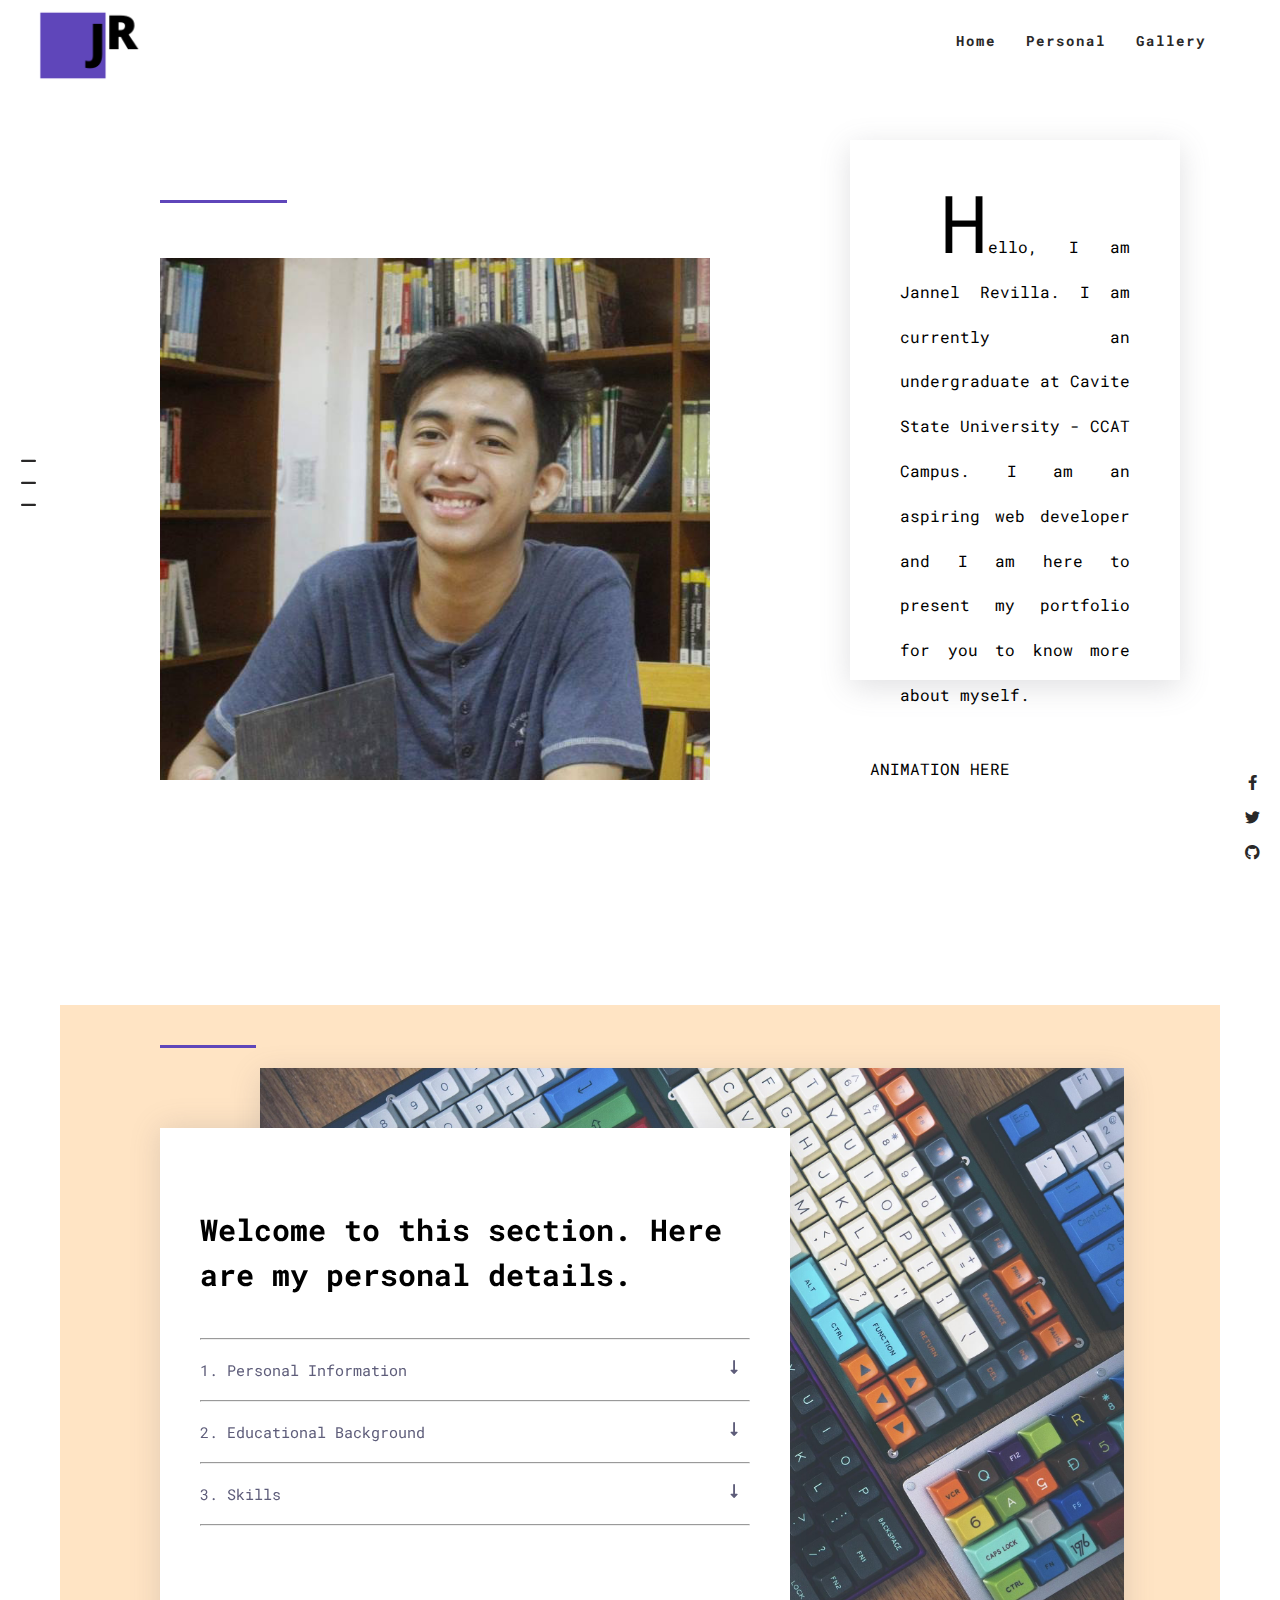
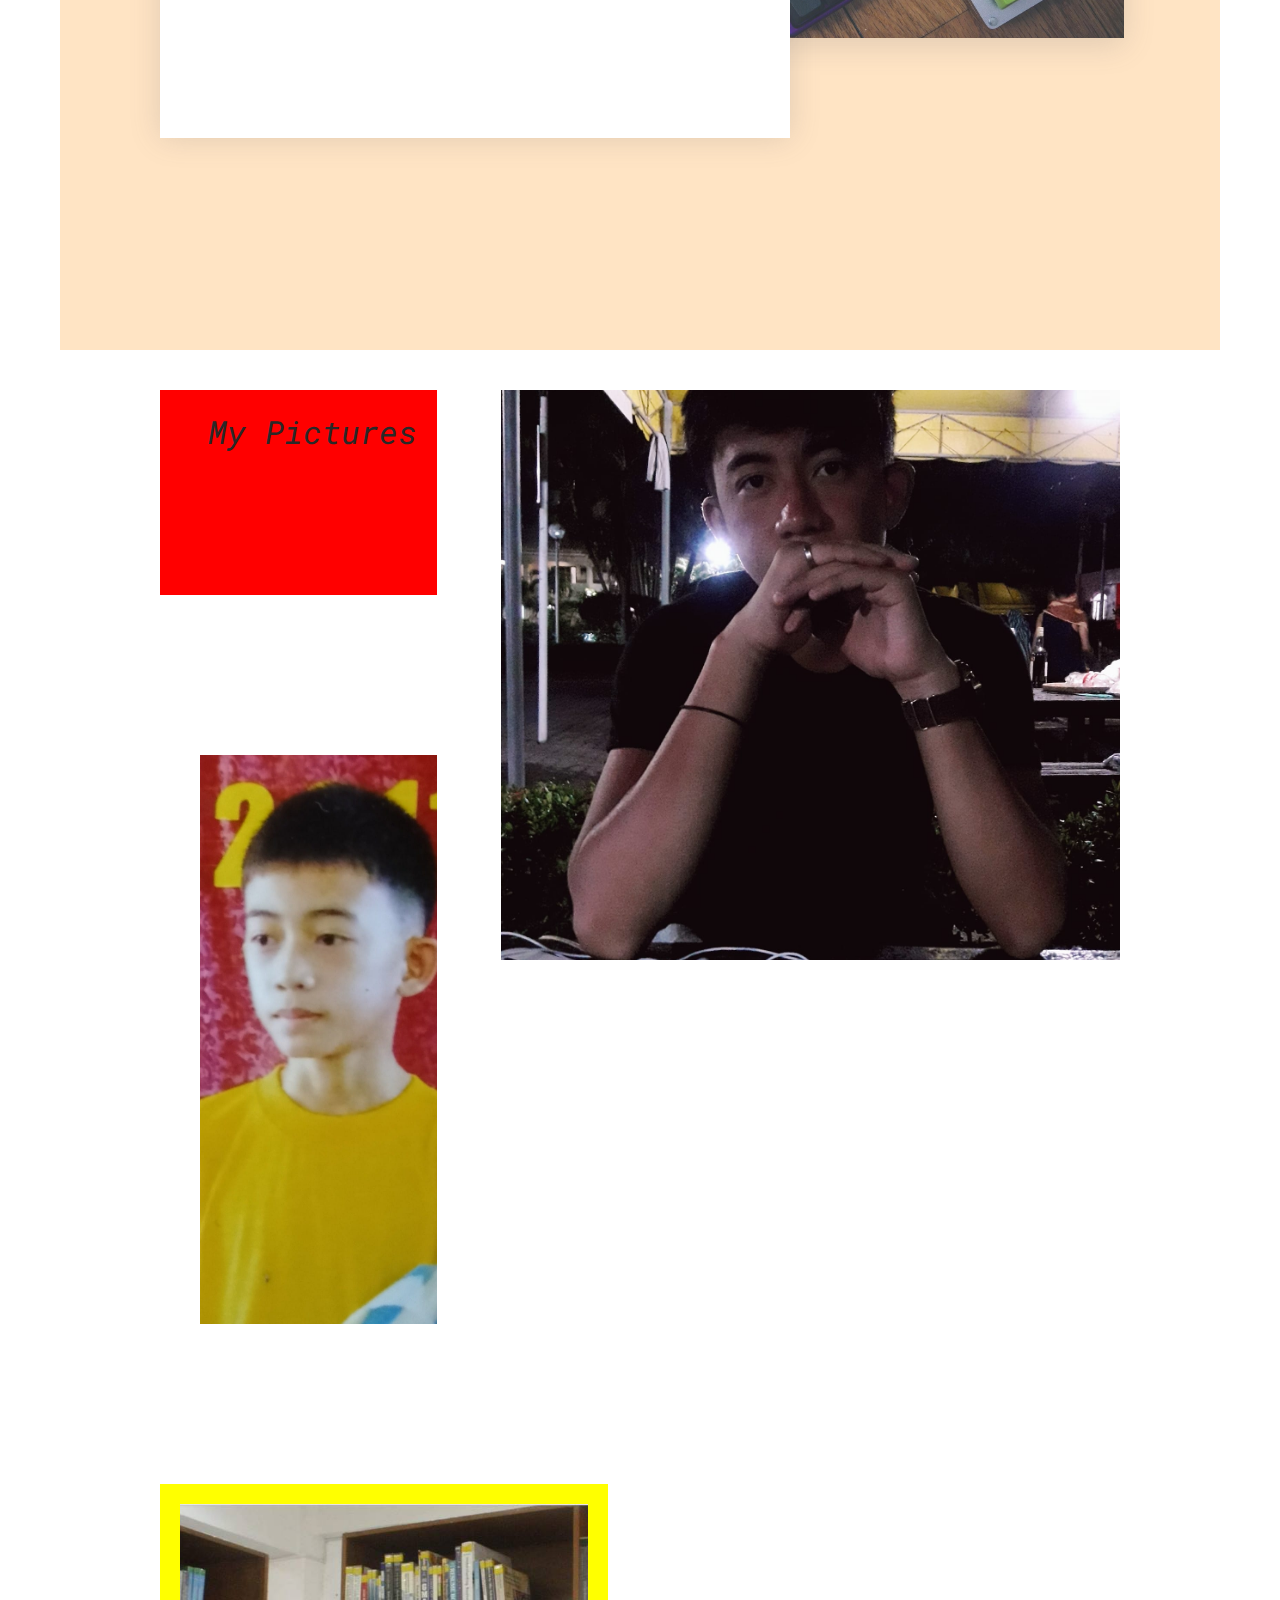
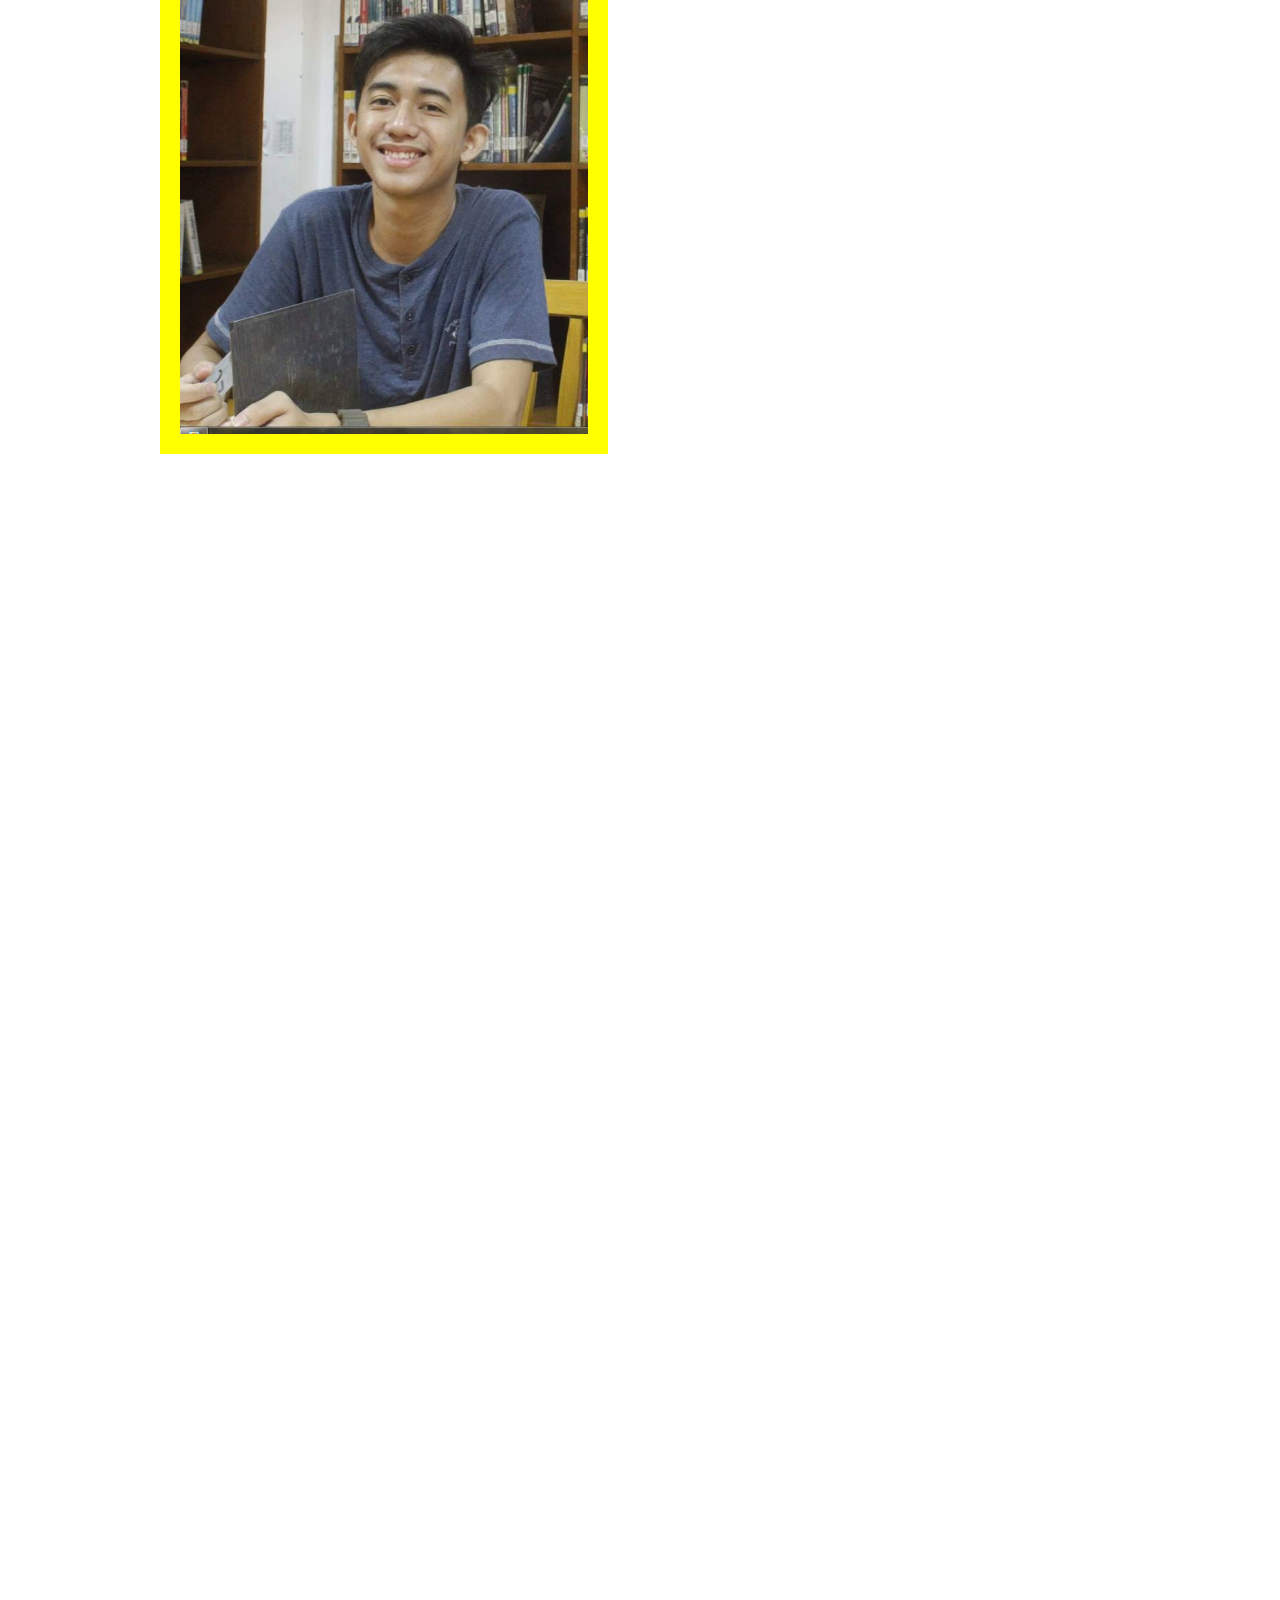
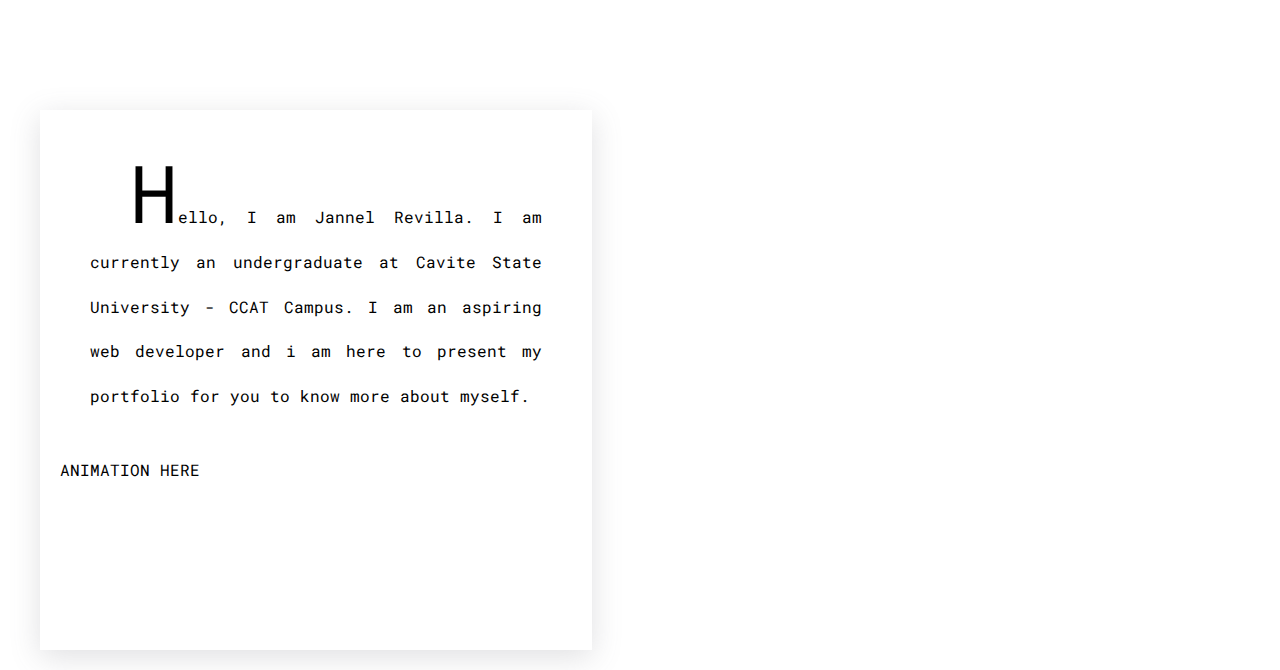
==== commit ba0be90e: "Starting with Gallery Section" ====
--- a/index.html
+++ b/index.html
@@ -56,7 +56,7 @@
             <i class="fa-solid fa-minus"></i>
          </a>
          <div class="nav-details3"><span>Education</span></div> -->
-         <a href="" class="page-nav nav4">
+         <a href="#gallery-section" class="page-nav nav4">
             <i class="fa-solid fa-minus"></i>
          </a>
          <div class="nav-details4"><span>Gallery</span></div>
@@ -535,8 +535,31 @@
          </div>
       </section>
       <!-- Gallery Secton -->
-      <section class="gallery-section">
-         <div class="gallery-container">Gallery</div>
+      <section class="gallery-section" id="gallery-section">
+         <div class="gallery-container">
+            <div class="gallery-item my-pictures"><span>My Pictures</span></div>
+            <figure class="gallery-item gallery-item-1">
+               <img
+                  src="/images/mypics/Black.jpg"
+                  alt="image"
+                  class="gallery-image"
+               />
+            </figure>
+            <figure class="gallery-item gallery-item-2">
+               <img
+                  src="/images/mypics/Kid.jpg"
+                  alt="image"
+                  class="gallery-image"
+               />
+            </figure>
+            <figure class="gallery-item gallery-item-3">
+               <img
+                  src="/images/mypics/Me.png"
+                  alt="image"
+                  class="gallery-image"
+               />
+            </figure>
+         </div>
       </section>
       <article class="home-intro">
          <p>
--- a/style.css
+++ b/style.css
@@ -231,10 +231,10 @@
 /* Personal Details Section */
 .personal-section {
    /* align-items: center; */
-   /* background-color: bisque ; */
+   background-color: bisque ;
    display: flex;
    /* max-height: 85vh; */
-   height: 125vh;
+   height: 105vh;
    /* justify-content: center; */
    /* margin: 100px 60px; */
    margin: 0 60px;
@@ -525,3 +525,72 @@
 .html, .angular, .spring, .git{  
    height: 2.6rem;
 } */
+.gallery-section {
+   /* background-color: #455EB5; */
+   height: 500vh;  /* Adjustable Height */
+   margin: 0 60px;
+}
+/* fr = fraction */
+.gallery-container {
+   /* background-color: antiquewhite; */
+   display: grid;
+   grid-template-columns: repeat(6, 1fr);
+   grid-template-rows: repeat(8, 16vw);
+   grid-gap: 10rem 4rem;
+   /* gap: 50px; */
+   height: 80%;
+   margin: 40px 100px;
+}
+.my-pictures {
+   /* align-items: center; */
+   background-color: red;
+   color: var(--text-font-darker);
+   display: flex;
+   font-size: 2rem;
+   justify-content: end;
+   font-style: italic;
+   /* justify-content: center; */
+   grid-column-start: 1;
+   grid-column-end: 3;
+   grid-row-start: 1;
+   grid-row-end: 2;
+   padding: 20px;
+}
+.gallery-image {
+   width: 100%;
+   height: 100%;
+   object-fit: cover;
+}
+.gallery-item-1 {
+   /* background-color: blue; */
+   /* padding: 20px; */
+   height: auto;
+   /* height: 700px; */
+   grid-row-start: 1;
+   grid-row-end: 3;
+   grid-column-start: 3;
+   grid-column-end: 7;
+}
+.gallery-item-2 {
+   background-color: green;
+   margin-left: 40px;
+   /* margin-top: 200px; */
+   grid-column-start: 1;
+   grid-column-end: 3;
+   grid-row-start: 2;
+   grid-row-end: 4;
+}
+.gallery-item-3 {
+   background-color: yellow;
+   padding: 20px;
+   grid-column-start: 1;
+   grid-column-end: 4;
+   grid-row-start: 4;
+   grid-row-end: 6;
+}
+/* .solo-my-pictures {
+   object-fit: cover;
+   border: solid #5643CC 3px;
+   width: 100px;
+   height: 100px;
+} */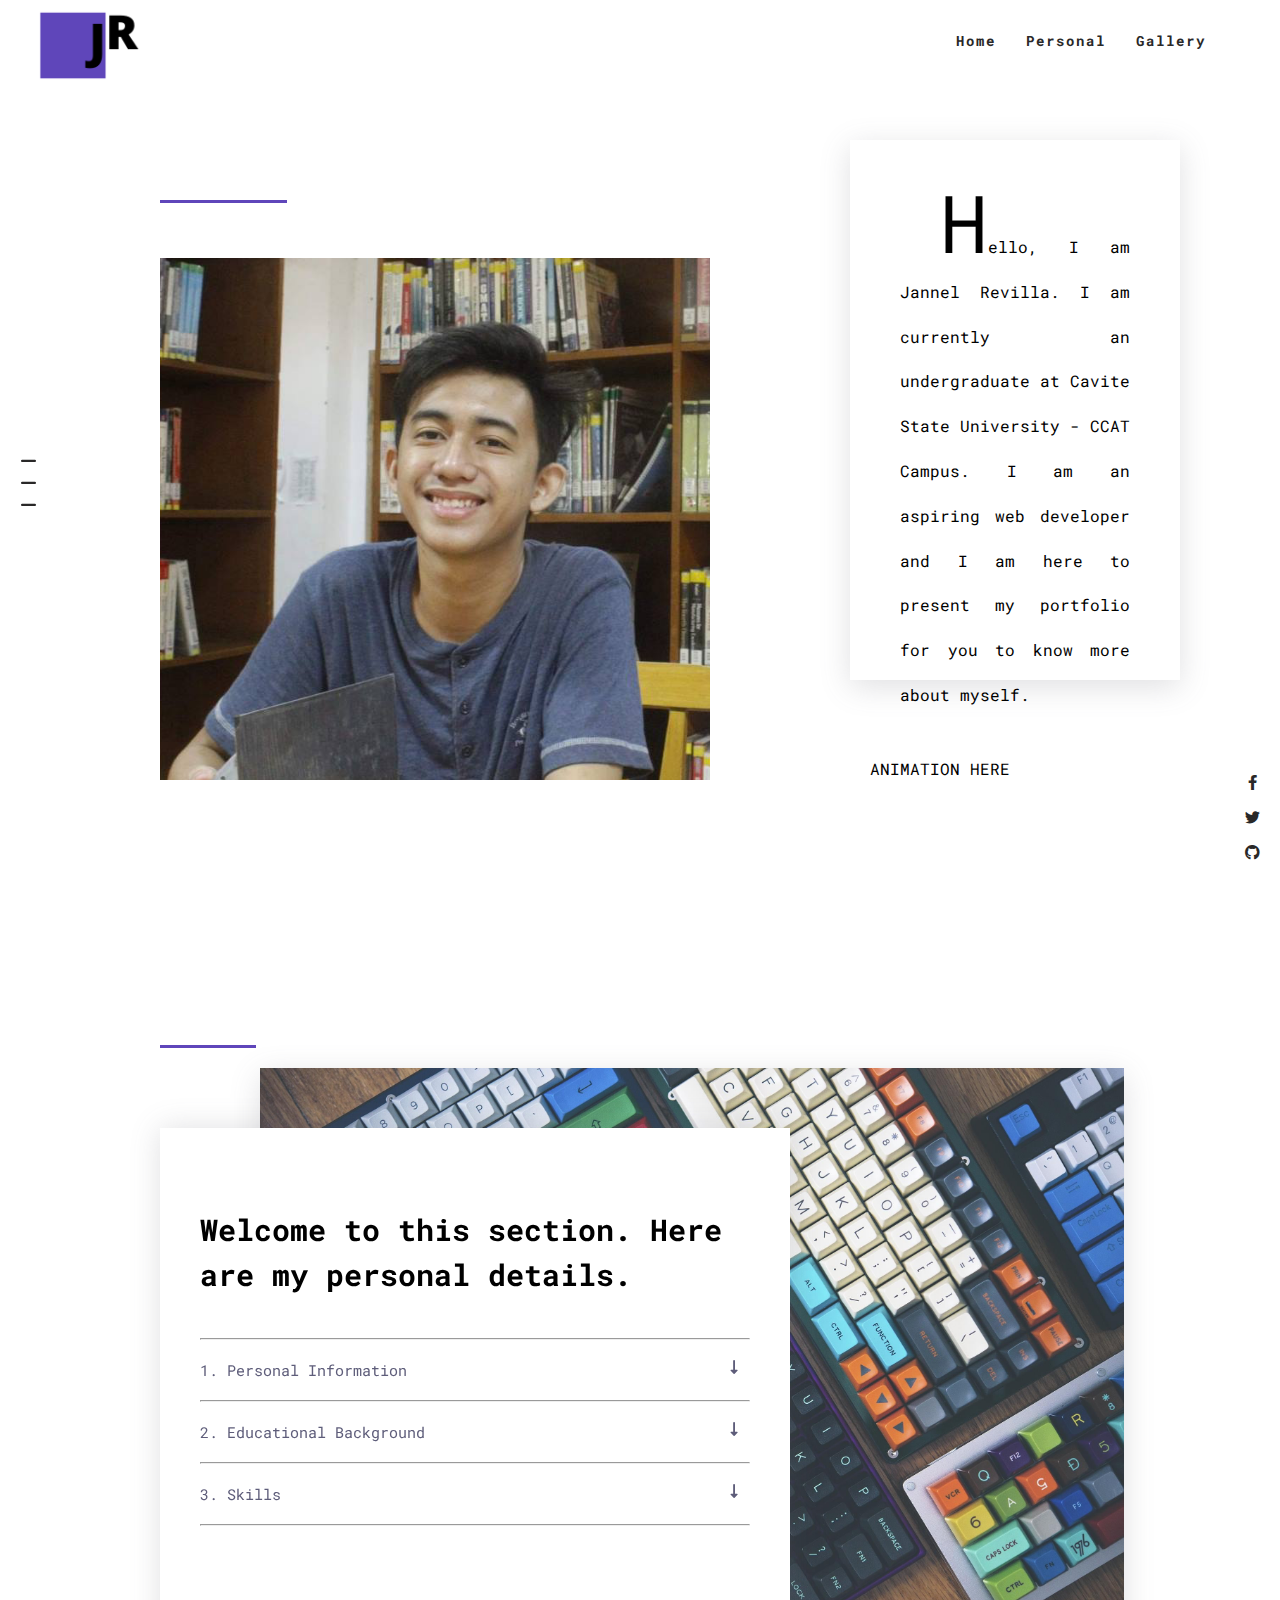
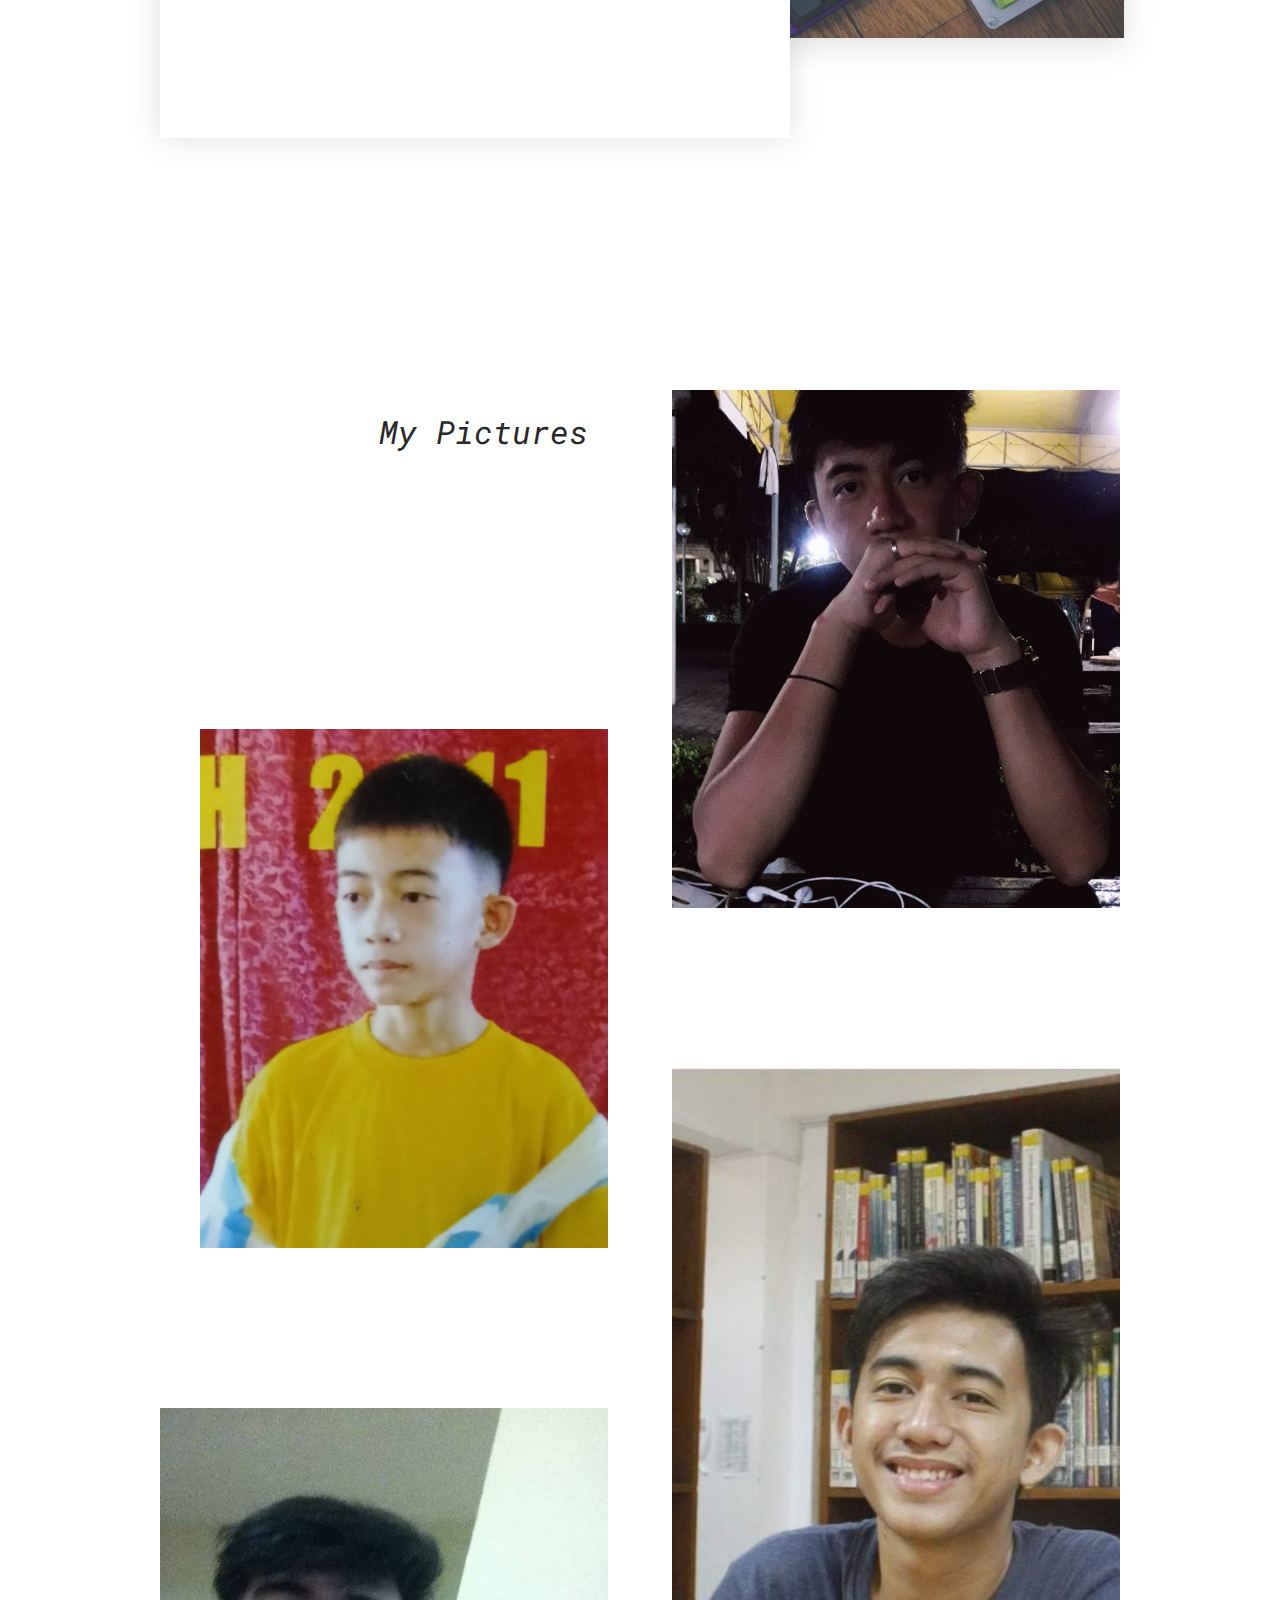
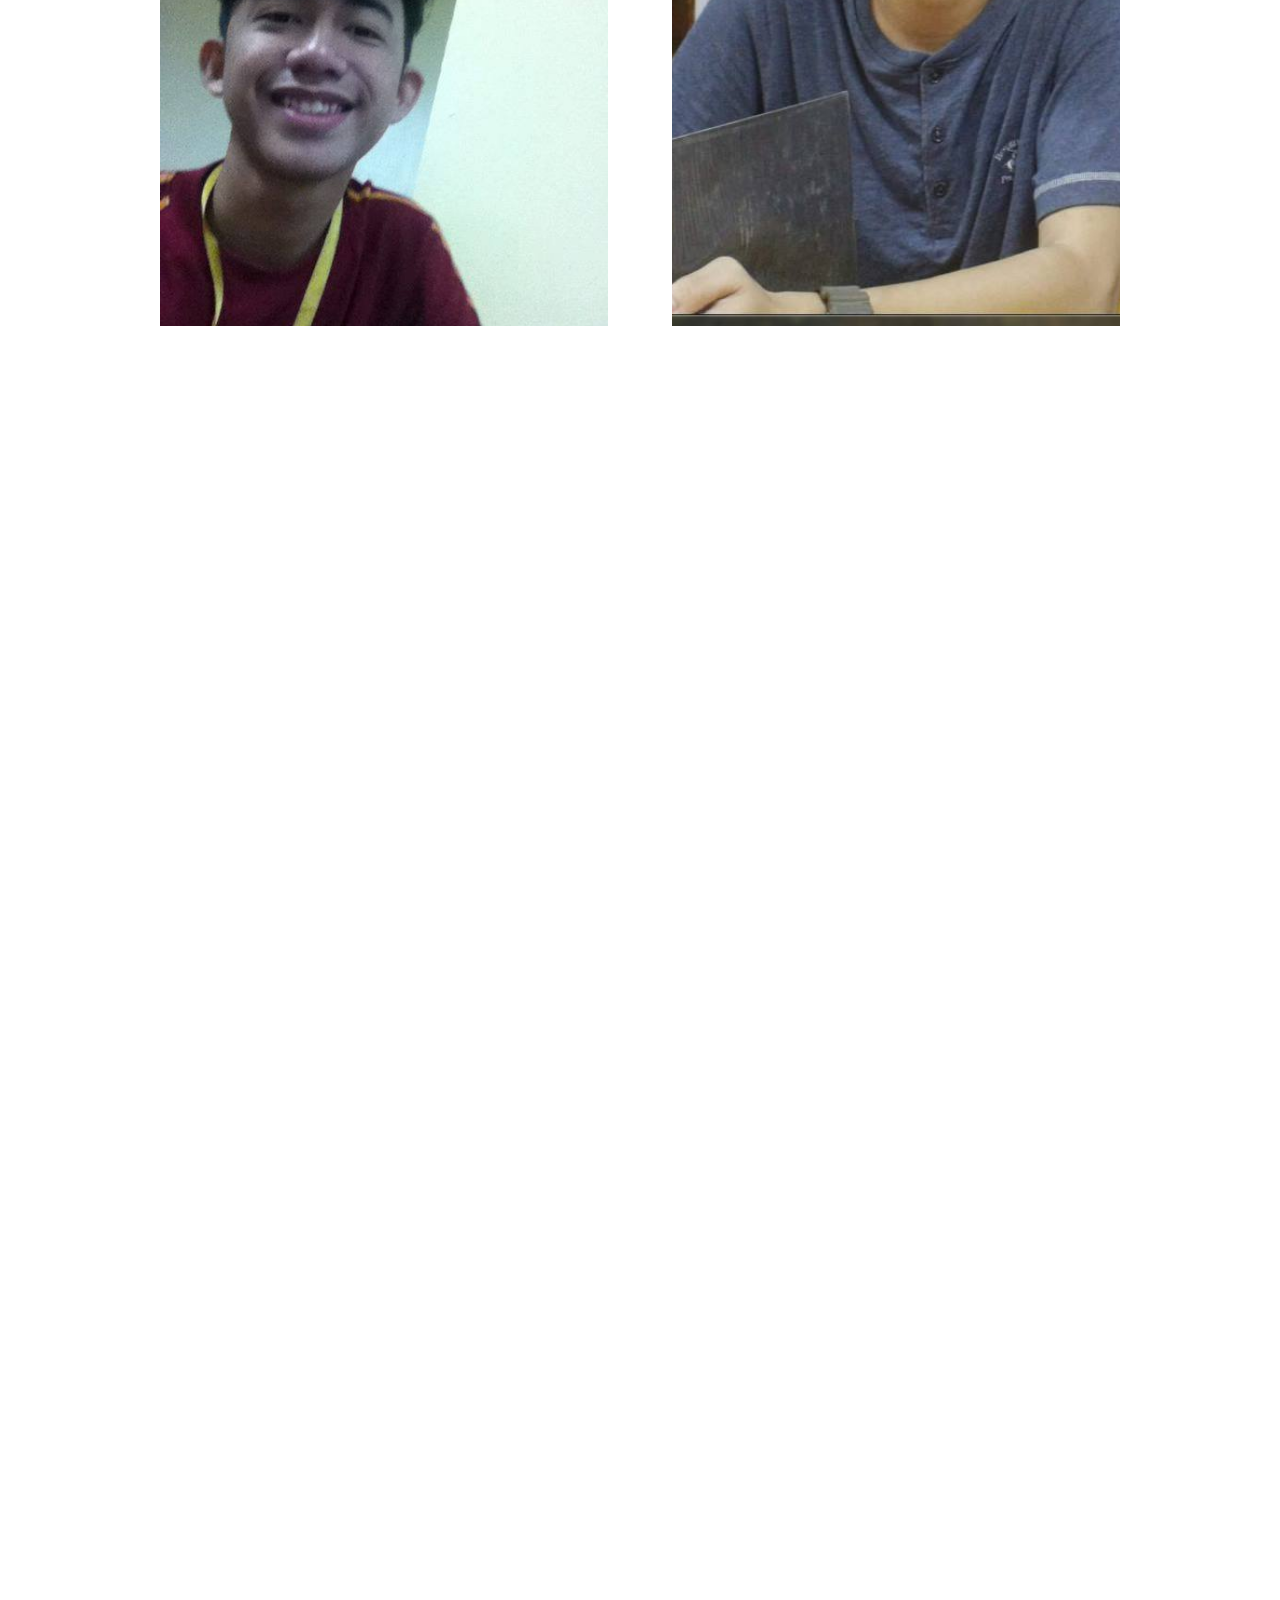
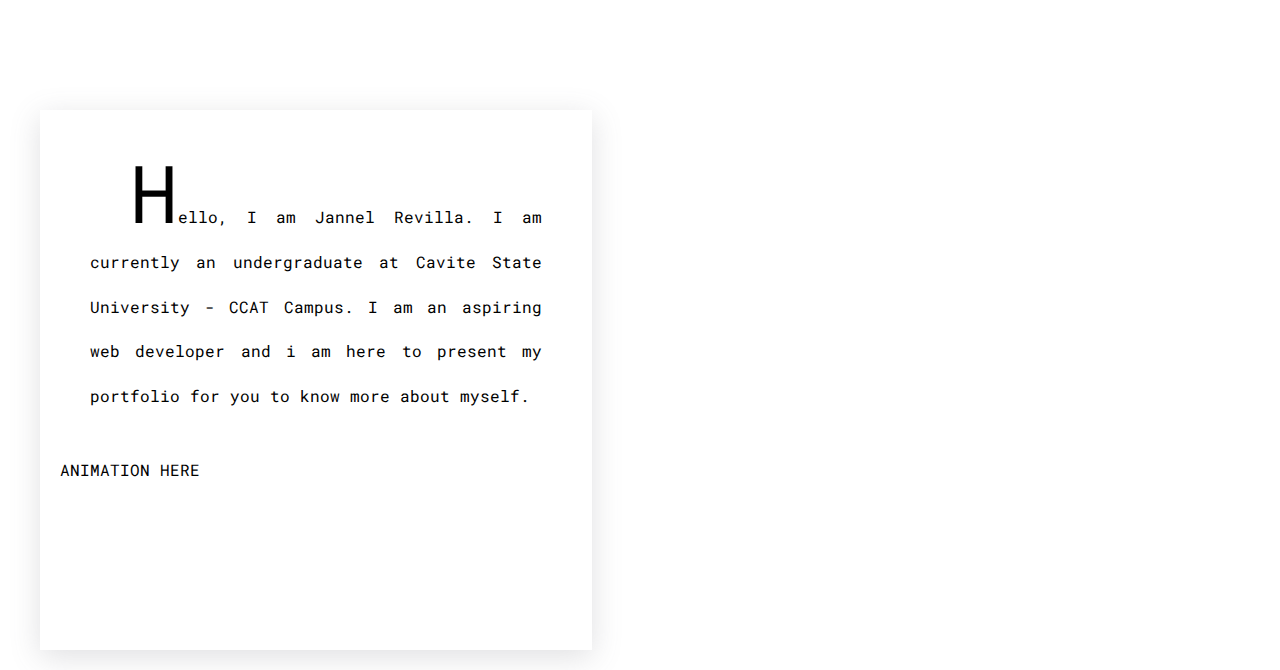
==== commit 6f3125ad: "configuring grid on gallery section" ====
--- a/index.html
+++ b/index.html
@@ -542,7 +542,7 @@
                <img
                   src="/images/mypics/Black.jpg"
                   alt="image"
-                  class="gallery-image"
+                  class="gallery-image image1"
                />
             </figure>
             <figure class="gallery-item gallery-item-2">
@@ -555,6 +555,13 @@
             <figure class="gallery-item gallery-item-3">
                <img
                   src="/images/mypics/Me.png"
+                  alt="image"
+                  class="gallery-image"
+               />
+            </figure>
+            <figure class="gallery-item gallery-item-4">
+               <img
+                  src="/images/mypics/Perps.jpg"
                   alt="image"
                   class="gallery-image"
                />
--- a/style.css
+++ b/style.css
@@ -231,7 +231,7 @@
 /* Personal Details Section */
 .personal-section {
    /* align-items: center; */
-   background-color: bisque ;
+   /* background-color: bisque ; */
    display: flex;
    /* max-height: 85vh; */
    height: 105vh;
@@ -534,8 +534,8 @@
 .gallery-container {
    /* background-color: antiquewhite; */
    display: grid;
-   grid-template-columns: repeat(6, 1fr);
-   grid-template-rows: repeat(8, 16vw);
+   grid-template-columns: repeat(8, 1fr);
+   grid-template-rows: repeat(8, 14vw);
    grid-gap: 10rem 4rem;
    /* gap: 50px; */
    height: 80%;
@@ -543,15 +543,15 @@
 }
 .my-pictures {
    /* align-items: center; */
-   background-color: red;
+   /* background-color: red; */
    color: var(--text-font-darker);
    display: flex;
    font-size: 2rem;
    justify-content: end;
    font-style: italic;
    /* justify-content: center; */
-   grid-column-start: 1;
-   grid-column-end: 3;
+   grid-column-start: 2;
+   grid-column-end: 5;
    grid-row-start: 1;
    grid-row-end: 2;
    padding: 20px;
@@ -561,6 +561,7 @@
    height: 100%;
    object-fit: cover;
 }
+/* .image1 {object-fit: contain;} */
 .gallery-item-1 {
    /* background-color: blue; */
    /* padding: 20px; */
@@ -568,23 +569,29 @@
    /* height: 700px; */
    grid-row-start: 1;
    grid-row-end: 3;
-   grid-column-start: 3;
-   grid-column-end: 7;
+   grid-column-start: 5;
+   grid-column-end: 9;
 }
 .gallery-item-2 {
    background-color: green;
    margin-left: 40px;
    /* margin-top: 200px; */
    grid-column-start: 1;
-   grid-column-end: 3;
+   grid-column-end: 5;
    grid-row-start: 2;
    grid-row-end: 4;
 }
 .gallery-item-3 {
    background-color: yellow;
-   padding: 20px;
+   /* padding: 20px; */
+   grid-column-start: 5;
+   grid-column-end: 9;
+   grid-row-start: 3;
+   grid-row-end: 6;
+}
+.gallery-item-4 {
    grid-column-start: 1;
-   grid-column-end: 4;
+   grid-column-end: 5;
    grid-row-start: 4;
    grid-row-end: 6;
 }
